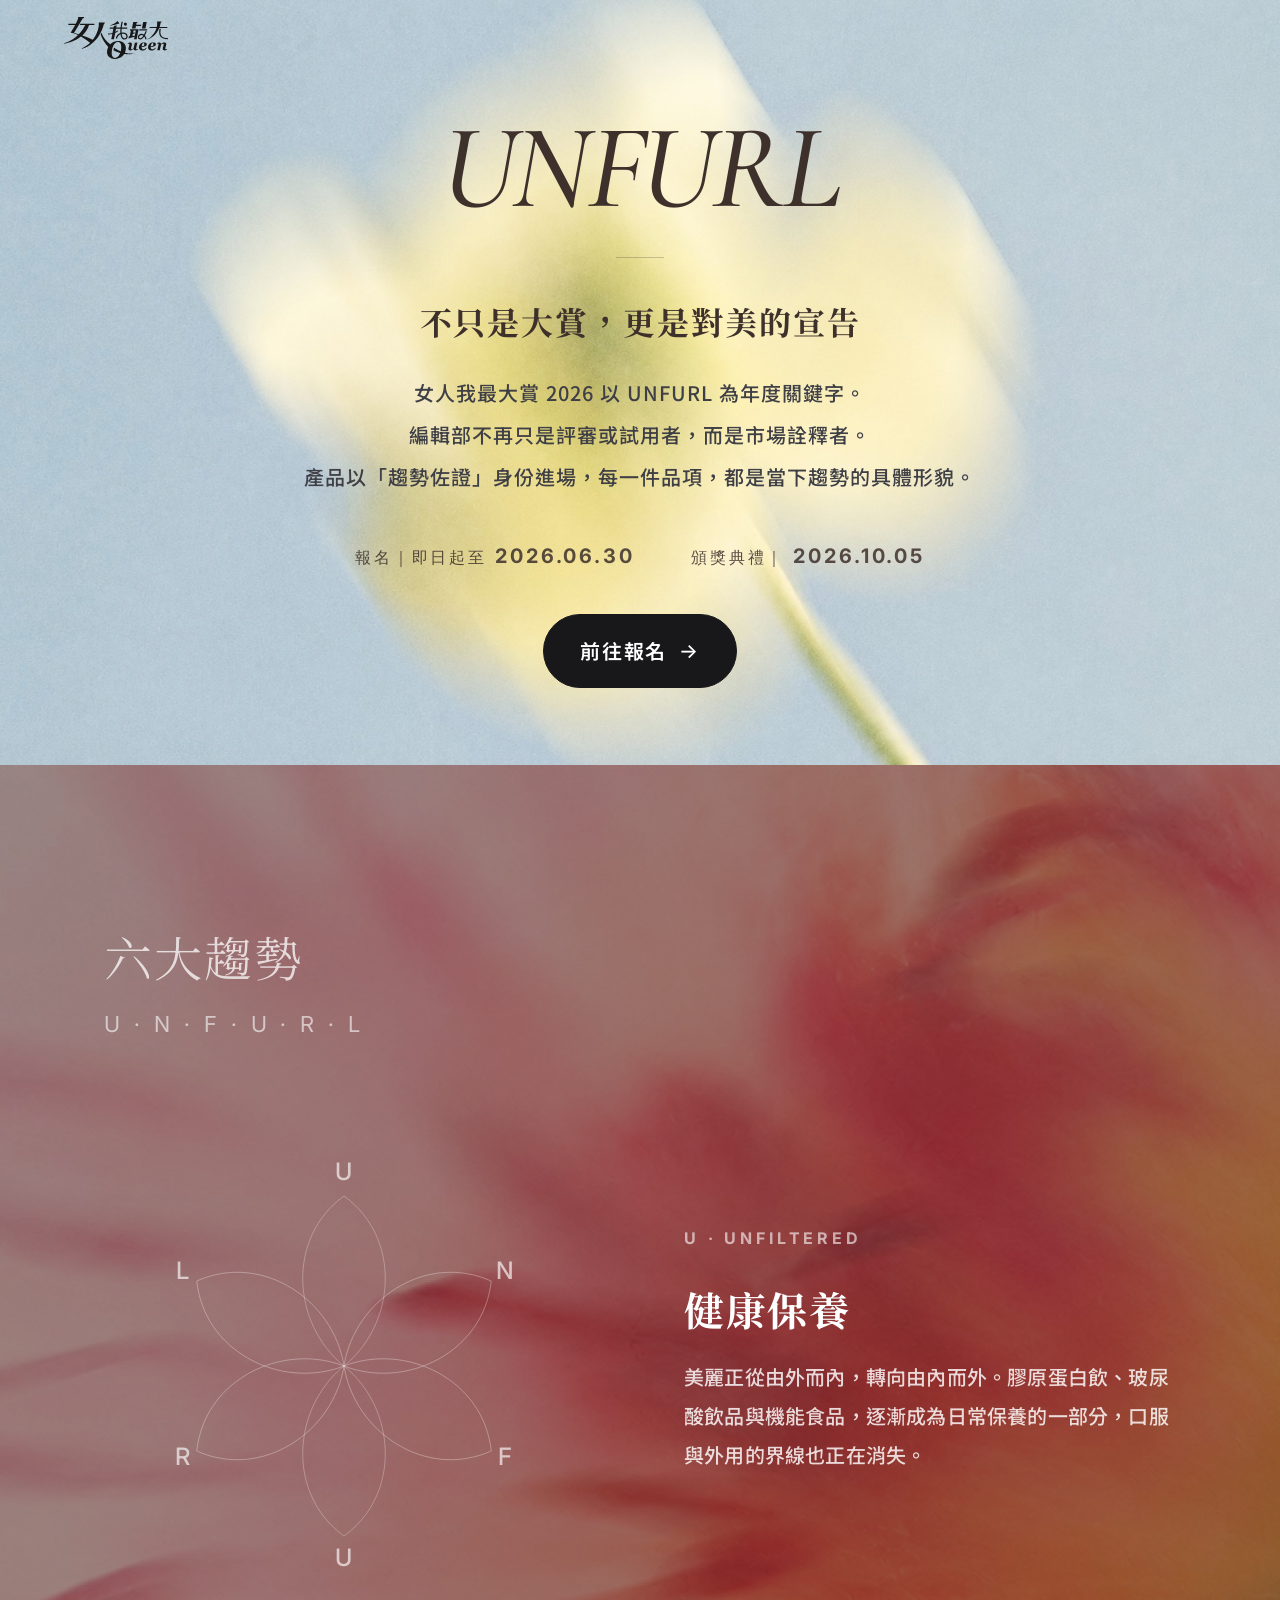
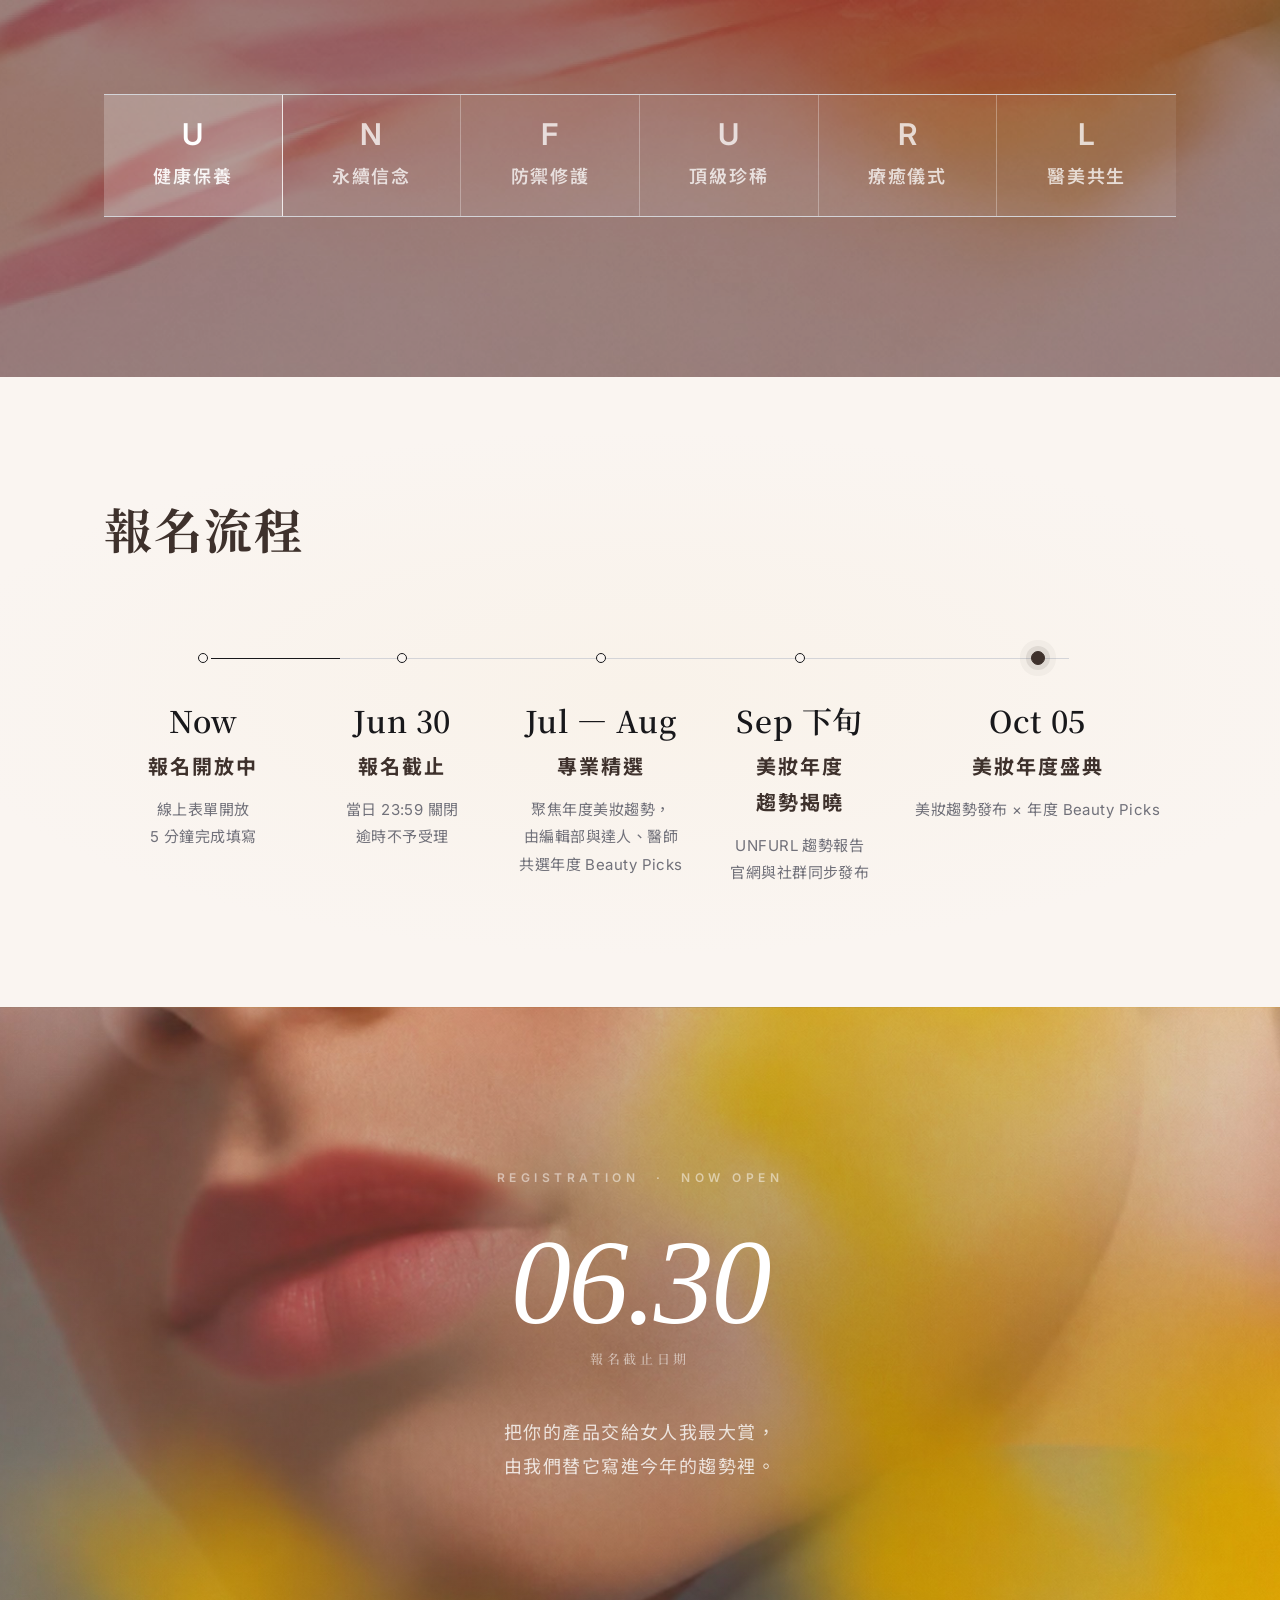
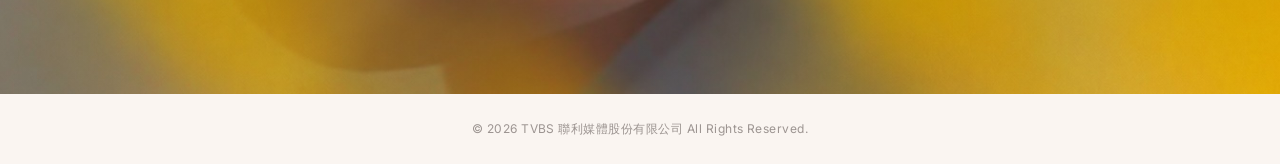
==== index.html @ 03d04dc3 "Add files via upload jush updated (fixed OG 沒顯示問題）" ====
<!doctype html>
<html lang="zh-TW">
  <head>
    <meta charset="UTF-8" />
    <meta name="viewport" content="width=device-width, initial-scale=1.0" />
    <title>女人我最大賞線上報名</title>
    <meta
      name="description"
      content="2026女人我最大全新企劃UNFURL六大年度關鍵字，邀請品牌共襄盛舉，共同詮釋當代美的趨勢。報名時間即日起至2026年6月30日23:59截止。"
    />
    <link
      rel="image_src"
      href="https://woman.tvbs-testing.com.tw/beautyawards/images/OG.png"
    />
    <link
      rel="canonical"
      href="https://woman.tvbs-testing.com.tw/beautyawards/registration"
    />
    <meta name="robots" content="noindex,nofollow" />
    <meta property="og:title" content="女人我最大賞線上報名" />
    <meta
      property="og:description"
      content="2026女人我最大全新企劃UNFURL六大年度關鍵字，邀請品牌共襄盛舉，共同詮釋當代美的趨勢。報名時間即日起至2026年6月30日23:59截止。"
    />
    <meta
      property="og:image"
      content="https://woman.tvbs-testing.com.tw/beautyawards/images/OG.png"
    />
    <meta
      property="og:url"
      content="https://woman.tvbs-testing.com.tw/beautyawards/registration"
    />
    <meta property="og:site_name" content="女人我最大賞" />
    <link rel="preconnect" href="https://fonts.googleapis.com" />
    <link rel="preconnect" href="https://fonts.gstatic.com" crossorigin="" />
    <link
      href="https://fonts.googleapis.com/css2?family=Cormorant+Garamond:ital,wght@1,500;1,600;1,700&family=Inter:wght@300;400;500;600;700&family=Noto+Sans+TC:wght@300;400;500;600;700&family=Noto+Serif+TC:wght@400;500;600;700&display=swap"
      rel="stylesheet"
    />
    <link rel="stylesheet" href="css/index.css" />
    <style>
      .hero-title em {
        font-family: "Cormorant Garamond", serif;
        font-weight: 500;
      }
    </style>
  </head>
  <body>
    <!-- NAV -->
    <nav>
      <div class="nav-logo">
        <svg
          width="104"
          height="42"
          style="display: block"
          viewBox="0 0 104 42"
          fill="none"
          xmlns="http://www.w3.org/2000/svg"
        >
          <path
            d="M61.3702 8.6302C61.6685 8.63051 61.9602 8.54199 62.2084 8.37585C62.4566 8.2097 62.6501 7.97339 62.7644 7.69683C62.8787 7.42027 62.9087 7.1159 62.8506 6.82223C62.7924 6.52856 62.6488 6.25879 62.4379 6.04708C62.2269 5.83536 61.9581 5.69122 61.6655 5.63288C61.3729 5.57455 61.0696 5.60465 60.7941 5.71937C60.5185 5.83409 60.283 6.02828 60.1175 6.27736C59.9519 6.52644 59.8637 6.81921 59.8641 7.11862C59.8641 7.51951 60.0227 7.90399 60.3052 8.18747C60.5876 8.47095 60.9707 8.6302 61.3702 8.6302Z"
            fill="currentColor"
          />
          <path
            d="M75.1372 13.3948H82.9644L83.1871 12.2438H75.36L75.1372 13.3948Z"
            fill="currentColor"
          />
          <path
            d="M55.3786 6.62263L53.5948 3.94587C50.4099 7.1879 46.2791 8.15783 46.2791 8.15783C46.3094 8.32274 46.3529 8.48492 46.4093 8.6428C51.1034 8.21452 55.3786 6.62263 55.3786 6.62263Z"
            fill="currentColor"
          />
          <path
            d="M44.2583 17.4226C44.3446 17.4226 44.4701 17.4226 44.6302 17.4226C45.873 17.4159 47.1113 17.2696 48.3217 16.9864L47.2878 22.3226H49.991C49.991 22.3226 50.5605 19.3766 51.2085 16.0338C52.127 15.6351 53.0045 15.1473 53.8285 14.5773L54.2129 14.3112L53.6826 13.5397L53.2983 13.8058C52.7033 14.2198 52.0782 14.5882 51.4281 14.908C51.6384 13.8231 51.8502 12.7272 52.0479 11.7022H56.4407C56.3513 12.7257 56.3043 13.6909 56.3011 14.5836C56.3011 15.0844 56.3105 15.5646 56.3372 16.0196C55.1677 16.4198 54.1284 17.1313 53.3304 18.078C52.5324 19.0248 52.0056 20.1714 51.8062 21.3952L51.7717 21.5873H53.0441C53.1946 20.6378 53.588 19.7437 54.1858 18.9925C54.7836 18.2413 55.5655 17.6586 56.4549 17.3013C56.6761 19.0255 57.1389 20.3277 57.8386 21.1921C58.1466 21.5917 58.5433 21.9136 58.997 22.1323C59.4508 22.3509 59.9491 22.4603 60.4524 22.4518H60.4634C62.3005 22.4518 63.6106 21.1921 63.6498 19.4176C63.6921 17.5942 62.3398 15.6811 59.6789 15.5536C58.9726 15.5169 58.2645 15.5629 57.5688 15.6906C57.5227 14.3603 57.5641 13.0285 57.6927 11.7038H63.1038L63.3266 10.5527H57.812C58.0065 8.88056 58.3061 7.05563 58.7156 5.10632L58.8066 4.67174H57.5343L57.4982 4.84809C57.0746 6.86039 56.7592 8.78451 56.5568 10.5527H52.2706C52.4432 9.66469 52.597 8.86324 52.7209 8.21924C51.8075 8.56401 50.8554 8.79509 49.8859 8.90733L49.5721 10.5527H45.8162L45.5935 11.7038H49.3447L48.5163 15.9819C47.1401 16.3488 45.7197 16.5216 44.296 16.4952H44.0685L43.8928 17.4399H44.2583V17.4226ZM59.6162 16.7928C61.0282 16.862 62.4402 17.7721 62.4025 19.3813C62.3727 20.715 61.3357 21.1921 60.4571 21.1937C60.1395 21.201 59.8246 21.1328 59.5383 20.9946C59.252 20.8564 59.0023 20.6521 58.8098 20.3985C58.2261 19.6789 57.8465 18.4964 57.6692 16.9345C58.3109 16.8066 58.9659 16.759 59.6193 16.7928H59.6162Z"
            fill="currentColor"
          />
          <path
            d="M71.9555 9.04431H76.9728L77.2395 7.66657H72.2222L72.5375 6.03531L73.3643 5.8133L73.5338 4.93627H69.2068L67.9391 11.4849H71.4832L71.9555 9.04431Z"
            fill="currentColor"
          />
          <path
            d="M82.7149 4.93627H79.1708L77.9031 11.4849H81.4472L82.7149 4.93627Z"
            fill="currentColor"
          />
          <path
            d="M70.054 22.3211H72.663L74.5865 12.2438H66.1035L65.8807 13.3948H66.8974L65.7725 19.205L64.9331 19.2995L64.497 21.6188L70.5513 19.712L70.054 22.3211ZM68.438 18.909L68.8412 16.829H70.4493L70.716 15.4512H69.1079L69.5064 13.4043H71.7594L70.7553 18.6602L68.438 18.909Z"
            fill="currentColor"
          />
          <path
            d="M80.2298 19.5561C80.7878 20.3437 81.1532 21.2521 81.2966 22.2077L81.306 22.3211H82.5612L82.5392 22.0896C82.3646 20.7382 81.8064 19.4658 80.9311 18.424C81.6148 17.1885 82.1877 15.8943 82.6427 14.5569L82.7792 14.1365H81.4692L81.4582 14.1695C81.0666 15.3375 80.5759 16.4696 79.9913 17.5533C79.2224 16.99 78.2844 16.7082 77.3336 16.755C75.2799 16.8463 73.8601 18.6933 73.8695 20.2962C73.8695 21.5369 74.7371 22.3667 76.066 22.4092C77.5187 22.4549 78.9119 21.4976 80.2298 19.5561ZM75.1105 20.293C75.1105 18.9594 76.4519 18.0493 77.3854 18.0083C77.4325 18.0083 77.478 18.0083 77.525 18.0083C78.1867 18.0078 78.8296 18.2295 79.3512 18.6382C78.4271 20.0553 77.296 21.2063 76.1005 21.1669C75.4384 21.1386 75.1136 20.8536 75.1105 20.293Z"
            fill="currentColor"
          />
          <path
            d="M52.928 22.203H52.8072L52.9249 22.225L52.928 22.203Z"
            fill="currentColor"
          />
          <path
            d="M95.1844 11.1196H103.195L103.418 9.96858H95.6112C96.1081 8.52298 96.4838 7.03825 96.7345 5.52988L97.3981 5.35038L97.5676 4.47492H93.0633C93.2798 6.30779 93.1934 8.16396 92.8076 9.96858H85.7585L85.5358 11.1196H92.5205C91.3626 15.1631 88.8869 18.2949 86.7768 20.0143C84.403 21.9479 83.2389 22.1699 83.2389 22.1699L83.5527 22.3274C90.1154 20.5308 93.4806 15.4119 95.1844 11.1196Z"
            fill="currentColor"
          />
          <path
            d="M40.7377 6.48564L40.9072 5.61018H34.7336C34.8973 6.87937 34.8751 8.16577 34.6677 9.42851C33.9281 14.34 31.8881 18.9622 28.7609 22.8123C26.18 21.263 22.0146 19.6852 18.2603 18.4319C21.3954 15.592 23.7463 11.9873 25.0849 7.96731H30.2717L30.4945 6.8163H16.4137L15.6873 7.96731H21.2835C19.5634 11.3834 17.354 14.5281 14.7256 17.3013C11.9628 16.4526 9.97342 15.922 9.97342 15.922L18.8329 1.1762L19.9437 0.877034L20.1131 0H18.3874C17.3409 0 15.7328 0 14.222 0C14.1843 1.66432 13.1943 4.1663 11.842 6.81473H4.47917L4.25169 7.96573H11.2332C9.7475 10.7291 7.97466 13.5428 6.56736 15.6496C8.96306 15.9488 11.5345 16.8494 14.0243 18.0115C10.6214 21.4173 5.99158 24.7018 0 26.2087C0.02824 26.2323 0.447133 26.596 0.524009 26.6653C4.72235 25.9174 11.4262 24.0137 16.9816 19.5294C20.178 21.337 23.2354 23.3817 26.1283 25.6465C21.8358 29.7121 17.6076 31.3355 17.6076 31.3355L18.2352 31.7874C34.4057 26.67 38.9806 10.9842 39.9423 6.70136L40.7377 6.48564Z"
            fill="currentColor"
          />
          <path
            d="M103.418 20.9937C100.672 20.9937 98.7113 20.3103 97.5958 18.9609C97.1345 18.4051 95.9124 16.9297 96.711 12.5934C96.7267 12.5036 96.7423 12.4218 96.7549 12.3509L96.8584 11.7541H95.5939L95.528 12.1352L95.4857 12.3666C95.2393 13.7098 94.582 17.2793 96.6388 19.7671C98.0053 21.4141 100.285 22.2502 103.418 22.2502H103.76L104 21L103.418 20.9937Z"
            fill="currentColor"
          />
          <path
            d="M70.0257 36.2733L69.8108 36.3174L69.6539 36.3457L69.3401 36.3914L68.9918 36.4434L68.8961 36.4575C68.824 36.467 68.7502 36.4764 68.6781 36.4827H68.6279L67.9454 36.5441H67.8826C67.8183 36.5441 67.754 36.5536 67.6912 36.5551H67.5955L67.2472 36.5662L66.9915 36.5756H66.5475L65.8682 36.563H65.8321L65.1559 36.5189C64.999 36.5079 64.8421 36.4937 64.6852 36.478H64.6335C64.4891 36.4638 64.3448 36.4465 64.2005 36.4292L64.064 36.4119C63.0791 36.2838 62.1029 36.095 61.1411 35.8466L61.0391 35.8183L60.8211 35.76C60.9105 35.5679 60.9968 35.3758 61.0768 35.1774C61.6103 33.8499 61.8831 32.4315 61.8801 31.0001C61.8801 28.8597 61.1532 27.156 59.6993 25.889C58.2455 24.622 56.3931 23.9906 54.1423 23.9948C51.2233 23.9884 48.4165 25.123 46.3167 27.1581C46.2775 27.1959 46.2414 27.2369 46.2022 27.2746C42.4368 24.4026 39.6834 21.1134 37.3521 15.7063L36.632 17.1234C37.076 19.1152 39.536 25.034 44.2458 29.9435C44.1218 30.1813 44.0042 30.4159 43.8959 30.671C43.3096 32.0278 43.0114 33.4923 43.0205 34.9711C43.0205 37.0643 43.7395 38.7585 45.1777 40.0538C46.6158 41.3492 48.4535 41.9979 50.6908 42C52.4008 42 53.931 41.7035 55.2813 41.1104C56.5993 40.5387 57.7956 39.7181 58.805 38.6934C59.323 38.1639 59.7827 37.5801 60.1763 36.9519C60.3473 36.9803 60.5183 37.0039 60.6893 37.0291L60.8132 37.048L60.9623 37.07C61.389 37.133 61.8205 37.1755 62.2519 37.2165C63.2123 37.2996 64.1769 37.3238 65.1402 37.2889C65.3756 37.281 65.6109 37.2684 65.8478 37.2511H65.8682C66.1929 37.2275 66.5177 37.1944 66.8393 37.1551L66.9335 37.144L67.0276 37.1299C67.2645 37.0984 67.4983 37.0637 67.7367 37.0228L67.9344 36.9882L67.9972 36.9756C68.2262 36.933 68.4537 36.8858 68.6812 36.8338H68.6985L68.733 36.826C68.8051 36.8102 68.8773 36.7929 68.9495 36.774C69.2068 36.7131 69.4615 36.6459 69.7135 36.5725H69.7355L69.8359 36.541C70.1434 36.4497 70.4488 36.3494 70.7521 36.2402L70.7223 36.141L70.0257 36.2733ZM55.6124 37.3094C55.1459 38.287 54.4855 39.1587 53.6716 39.8712C52.9479 40.5207 52.0115 40.8805 51.0406 40.8821C49.9225 40.8821 49.0858 40.4512 48.5304 39.5893C47.975 38.7275 47.6952 37.5865 47.6911 36.1662C47.6931 34.8404 47.8334 33.5184 48.1099 32.2219C48.36 30.9881 48.7671 29.7916 49.3211 28.6618C49.7918 27.6852 50.454 26.8138 51.2681 26.1C51.991 25.4602 52.9227 25.1089 53.8866 25.1128C54.9974 25.1128 55.8341 25.5327 56.3968 26.3724C56.9595 27.2122 57.2393 28.3669 57.2362 29.8365C57.2333 31.1319 57.1009 32.4237 56.8408 33.6926C56.7984 33.902 56.7498 34.1083 56.7012 34.313L56.6776 34.3035C56.4318 34.1985 56.1861 34.0883 55.9403 33.9729L55.512 33.7697L55.0836 33.5745C54.9597 33.5147 54.8358 33.4517 54.7118 33.3887L54.613 33.3383L54.3541 33.2029C54.1094 33.0754 53.8678 32.9462 53.6262 32.8124L53.2967 32.6298L52.9358 32.4172L52.6566 32.2597C52.5577 32.203 52.4605 32.1448 52.3632 32.085L52.2063 31.9936C51.8157 31.7559 51.4297 31.5087 51.0516 31.2567C50.8618 31.1308 50.6766 31.0032 50.4915 30.8741L50.4695 30.8584C50.4052 30.8143 50.344 30.7686 50.2813 30.723L50.2201 30.6852L50.1668 30.6474C49.8234 31.4782 49.5403 32.3328 49.3196 33.2045C49.4764 33.2863 49.6333 33.3619 49.7824 33.447C50.2185 33.6737 50.6594 33.8847 51.1002 34.091L51.2681 34.1665L51.6117 34.324L51.7686 34.3933L51.9129 34.4578L52.3287 34.6357L52.4385 34.6814L52.6942 34.7869L53.1131 34.9585L53.5085 35.116L53.7925 35.2262L53.8991 35.264C54.0388 35.3175 54.18 35.3679 54.3212 35.4215L54.4781 35.4766L54.7542 35.5742C54.8907 35.6214 55.0272 35.6702 55.1652 35.7159L55.2468 35.7411L55.8587 35.9348L56.1662 36.0324C56.003 36.4671 55.8181 36.8933 55.6124 37.3094Z"
            fill="currentColor"
          />
          <path
            d="M72.969 32.2959C72.6411 32.2959 72.4136 32.2424 72.2834 32.1385C72.1532 32.0346 72.0873 31.8236 72.0873 31.5307C72.0959 31.3469 72.1201 31.1641 72.1594 30.9843C72.2081 30.7387 72.2504 30.5403 72.2865 30.3923L73.3737 25.6686L73.2812 25.5599L70.8353 25.6686L69.5692 31.2205C69.2803 31.508 68.951 31.7515 68.5918 31.9432C68.3492 32.0857 68.078 32.1723 67.7979 32.1967C67.6909 32.2082 67.5828 32.195 67.4816 32.1581C67.3805 32.1213 67.2891 32.0618 67.2143 31.9842C67.0947 31.8174 67.0354 31.6146 67.0464 31.4095C67.0523 31.2585 67.0675 31.1082 67.0919 30.9591C67.1208 30.7631 67.1617 30.5691 67.2143 30.3781L67.7744 28.3312C67.838 28.107 67.879 27.877 67.8968 27.6447C67.9172 27.3975 67.9281 27.229 67.9281 27.1361C67.9323 26.9219 67.8901 26.7093 67.8046 26.5131C67.719 26.3168 67.592 26.1415 67.4324 25.9992C67.1029 25.6938 66.6322 25.541 66.0204 25.541C65.6555 25.5454 65.2935 25.6064 64.9473 25.7221C64.5686 25.8418 64.1722 25.9867 63.758 26.1567L63.5902 26.8495C63.7125 26.8023 63.86 26.755 64.031 26.7031C64.1942 26.6525 64.3639 26.6265 64.5346 26.6259C64.8672 26.6259 65.09 26.6842 65.2061 26.7991C65.338 26.9683 65.3999 27.1821 65.3787 27.3959C65.3699 27.5818 65.3458 27.7667 65.3065 27.9486C65.2579 28.1973 65.2155 28.3942 65.1794 28.5374L64.6005 30.6852C64.5379 30.9132 64.4902 31.1452 64.4578 31.3795C64.4404 31.5406 64.4315 31.7025 64.4311 31.8645C64.4282 32.0767 64.4684 32.2872 64.5494 32.4832C64.6303 32.6792 64.7502 32.8566 64.9018 33.0045C65.2155 33.3194 65.6501 33.4769 66.2165 33.4769C66.7985 33.489 67.3756 33.3667 67.903 33.1194C68.4645 32.8277 68.9812 32.4565 69.4374 32.0172H69.4908C69.5747 32.4121 69.8016 32.7617 70.1277 32.9982C70.5246 33.2695 70.999 33.4028 71.4785 33.3777C71.8352 33.3843 72.1905 33.3311 72.5297 33.2202C72.8309 33.1152 73.2352 32.9625 73.7424 32.762L73.9103 32.0692C73.7741 32.1279 73.6335 32.1758 73.4898 32.2125C73.3207 32.2633 73.1455 32.2913 72.969 32.2959Z"
            fill="currentColor"
          />
          <path
            d="M80.5075 29.5326C81.1368 29.3815 81.7176 29.0727 82.1956 28.6351C82.395 28.4521 82.5538 28.2292 82.6619 27.9808C82.77 27.7323 82.825 27.4639 82.8232 27.1928C82.8356 26.9284 82.7753 26.6658 82.6489 26.4336C82.5224 26.2014 82.3346 26.0086 82.1062 25.8764C81.6271 25.5836 80.9306 25.4371 80.0164 25.4371C79.2856 25.4277 78.5604 25.5664 77.8843 25.8449C77.2837 26.0851 76.7385 26.4463 76.2825 26.9062C75.8479 27.3468 75.5059 27.8704 75.2768 28.4461C75.0533 29.0081 74.9388 29.6077 74.9395 30.2128C74.9339 30.6589 75.0094 31.1023 75.1623 31.5213C75.3071 31.9119 75.5346 32.2665 75.8291 32.5605C76.1561 32.8741 76.5476 33.1121 76.9759 33.258C77.4957 33.434 78.0418 33.5187 78.5903 33.5084C79.3835 33.508 80.1636 33.3053 80.8573 32.9195C81.5604 32.5394 82.1658 32.0003 82.6255 31.3449L82.0654 30.8725C81.7441 31.3233 81.3326 31.7019 80.8573 31.9842C80.3828 32.2301 79.8537 32.351 79.3198 32.3353C79.02 32.3468 78.7228 32.2761 78.4601 32.1306C78.2391 31.9987 78.0588 31.808 77.9392 31.5795C77.8266 31.3516 77.7488 31.108 77.7086 30.8568C77.661 30.6051 77.6301 30.3505 77.616 30.0947C78.1887 30.0333 78.6735 29.9656 79.0704 29.8947C79.5557 29.8005 80.0354 29.6796 80.5075 29.5326ZM77.6396 29.4633C77.7368 28.4776 77.9607 27.663 78.311 27.0196C78.6614 26.3761 79.0332 26.0538 79.4265 26.0528C79.5575 26.049 79.6871 26.0794 79.8029 26.1409C79.9187 26.2025 80.0166 26.2931 80.087 26.4039C80.2626 26.7082 80.345 27.0575 80.3239 27.4085C80.3413 27.7791 80.2537 28.147 80.0713 28.4697C79.8662 28.7659 79.5778 28.9939 79.243 29.1248C79.0156 29.2171 78.7789 29.2841 78.537 29.3247C78.241 29.3814 77.9418 29.4276 77.6396 29.4633Z"
            fill="currentColor"
          />
          <path
            d="M89.5741 29.5326C90.2029 29.3815 90.7832 29.0727 91.2606 28.6351C91.46 28.4521 91.6189 28.2292 91.727 27.9808C91.8351 27.7323 91.89 27.4639 91.8882 27.1928C91.9007 26.9284 91.8404 26.6658 91.7139 26.4336C91.5874 26.2014 91.3997 26.0086 91.1712 25.8764C90.7006 25.5836 89.9961 25.4371 89.0815 25.4371C88.3507 25.428 87.6256 25.5667 86.9493 25.8449C86.3487 26.0851 85.8036 26.4463 85.3475 26.9062C84.9129 27.3464 84.5714 27.8702 84.3434 28.4461C84.1193 29.0079 84.0048 29.6077 84.0061 30.2128C84.0008 30.6588 84.0757 31.102 84.2273 31.5213C84.3733 31.9117 84.6013 32.2661 84.8957 32.5605C85.2224 32.8737 85.6132 33.1118 86.041 33.258C86.5613 33.434 87.1079 33.5187 87.6569 33.5084C88.4496 33.5079 89.2291 33.3053 89.9224 32.9195C90.6258 32.5398 91.2312 32.0007 91.6905 31.3449L91.1304 30.8725C90.8095 31.3237 90.398 31.7024 89.9224 31.9842C89.4479 32.2303 88.9188 32.3512 88.3849 32.3353C88.0856 32.3469 87.7888 32.2761 87.5267 32.1306C87.3049 31.9992 87.124 31.8084 87.0043 31.5795C86.893 31.351 86.8153 31.1076 86.7736 30.8568C86.7265 30.6051 86.6961 30.3505 86.6826 30.0947C87.2553 30.0333 87.7401 29.9656 88.1354 29.8947C88.6212 29.8006 89.1015 29.6797 89.5741 29.5326ZM86.7046 29.4633C86.7642 28.612 86.9925 27.7812 87.3761 27.0196C87.7254 26.375 88.0978 26.0528 88.4931 26.0528C88.6239 26.0488 88.7534 26.0791 88.869 26.1407C88.9845 26.2023 89.0821 26.293 89.1521 26.4039C89.3289 26.7077 89.4119 27.0573 89.3905 27.4085C89.4082 27.7793 89.3201 28.1475 89.1364 28.4697C88.932 28.7665 88.6434 28.9948 88.308 29.1248C88.0806 29.2171 87.8439 29.2841 87.602 29.3247C87.3055 29.3814 87.0074 29.4255 86.7046 29.4633Z"
            fill="currentColor"
          />
          <path
            d="M102.207 32.2959C101.879 32.2959 101.65 32.2424 101.52 32.1385C101.389 32.0346 101.323 31.8236 101.323 31.5307C101.33 31.3551 101.35 31.1803 101.385 31.0079C101.425 30.7765 101.473 30.5718 101.523 30.3923L102.106 28.2288C102.169 28.0058 102.211 27.7777 102.233 27.547C102.251 27.3345 102.26 27.1692 102.26 27.0511C102.263 26.838 102.223 26.6265 102.14 26.4302C102.057 26.234 101.935 26.0571 101.78 25.9111C101.466 25.5962 101.018 25.4387 100.451 25.4387C99.861 25.436 99.2777 25.5662 98.7442 25.8197C98.1774 26.0962 97.6545 26.4554 97.1926 26.8857H97.1377C97.0625 26.4914 96.8522 26.136 96.5431 25.8812C96.245 25.6439 95.7937 25.5248 95.1891 25.5237C94.8238 25.5281 94.4613 25.5892 94.1145 25.7048C93.7358 25.8245 93.3394 25.9693 92.9252 26.1394L92.7574 26.8322C92.8797 26.7865 93.0272 26.7377 93.1982 26.6858C93.361 26.6361 93.5301 26.6102 93.7003 26.6086C94.014 26.6086 94.2368 26.6637 94.3576 26.7739C94.4784 26.8842 94.538 27.0888 94.538 27.3786C94.5328 27.5732 94.5081 27.7668 94.4643 27.9564C94.4157 28.1863 94.3765 28.3737 94.3451 28.5186L93.2469 33.2517H95.7822L97.0624 27.6935C97.3768 27.381 97.7418 27.1244 98.1418 26.9345C98.3747 26.8217 98.6262 26.7523 98.8839 26.7298C98.9928 26.7183 99.103 26.731 99.2065 26.7669C99.3101 26.8028 99.4045 26.8611 99.4832 26.9377C99.6091 27.1028 99.6715 27.308 99.6589 27.5156C99.6559 27.6613 99.6417 27.8066 99.6165 27.9501C99.5883 28.1281 99.5459 28.3265 99.4895 28.5469L98.9341 30.5938C98.8708 30.8295 98.8282 31.0703 98.807 31.3134C98.7929 31.5055 98.7866 31.663 98.7866 31.7858C98.783 32.0011 98.8267 32.2146 98.9146 32.411C99.0024 32.6075 99.1323 32.7822 99.2949 32.9226C99.6327 33.227 100.107 33.3792 100.716 33.3792C101.073 33.386 101.428 33.3328 101.767 33.2218C102.071 33.1168 102.476 32.9641 102.982 32.7636L103.151 32.0708C103.015 32.1297 102.873 32.1776 102.729 32.2141C102.559 32.2645 102.384 32.292 102.207 32.2959Z"
            fill="currentColor"
          />
        </svg>
      </div>
    </nav>

    <!-- HERO -->
    <header class="hero">
      <div class="hero-motif">
        <svg viewBox="0 0 200 200" xmlns="http://www.w3.org/2000/svg">
          <g
            transform="translate(100 100)"
            fill="none"
            stroke="#0F0F0F"
            stroke-width="0.25"
          >
            <ellipse rx="92" ry="30"></ellipse>
            <ellipse rx="92" ry="30" transform="rotate(30)"></ellipse>
            <ellipse rx="92" ry="30" transform="rotate(60)"></ellipse>
            <ellipse rx="92" ry="30" transform="rotate(90)"></ellipse>
            <ellipse rx="92" ry="30" transform="rotate(120)"></ellipse>
            <ellipse rx="92" ry="30" transform="rotate(150)"></ellipse>
            <circle r="3" fill="#0F0F0F" stroke="none"></circle>
          </g>
        </svg>
      </div>

      <div class="hero-content">
        <h1 class="hero-title"><em>UNFURL</em></h1>
        <div class="hero-divider"></div>
        <p class="hero-manifesto-title" style="font-size: 32px">
          不只是大賞，更是對美的宣告
        </p>
        <p class="hero-manifesto-body" style="font-size: 20px">
          女人我最大賞 2026 以 UNFURL 為年度關鍵字。<br />編輯部不再只是評審或試用者，而是市場詮釋者。<br />產品以「趨勢佐證」身份進場，每一件品項，都是當下趨勢的具體形貌。
        </p>
        <div class="hero-dates">
          <span>報名｜即日起至 <strong>2026.06.30</strong></span>
          <span style="margin-left: 2.5em"
            >頒獎典禮｜<strong>2026.10.05</strong></span
          >
        </div>
        <a
          href="/beautyawards/registration/form"
          class="btn btn-primary btn-lg hero-cta-wrap"
          style="margin-top: 40px"
          >前往報名 <span class="arrow">→</span></a
        >
      </div>
    </header>

    <!-- BLOOM DIAGRAM -->
    <section class="bloom-section" id="unfurl">
      <div class="container">
        <div class="sec-num">— 02 ／ Six Petals</div>
        <h2 class="sec-title zh-primary"><em>六大趨勢</em></h2>
        <div
          class="sec-title-tc"
          style="
            font-family: &quot;Inter&quot;, sans-serif;
            font-size: 22px;
            letter-spacing: 0.18em;
            font-weight: 400;
            color: rgba(255, 255, 255, 0.6);
          "
        >
          U · N · F · U · R · L
        </div>

        <div class="bloom-wrap">
          <div class="bloom-svg">
            <svg viewBox="0 0 480 480" xmlns="http://www.w3.org/2000/svg">
              <g transform="translate(240 240)">
                <!-- 6 flower petals: teardrop bezier paths, each rotated 60° -->
                <path
                  class="petal-path"
                  data-petal="0"
                  d="M 0,0 C 52,-42 58,-128 0,-170 C -58,-128 -52,-42 0,0"
                />
                <path
                  class="petal-path"
                  data-petal="1"
                  d="M 0,0 C 52,-42 58,-128 0,-170 C -58,-128 -52,-42 0,0"
                  transform="rotate(60)"
                />
                <path
                  class="petal-path"
                  data-petal="2"
                  d="M 0,0 C 52,-42 58,-128 0,-170 C -58,-128 -52,-42 0,0"
                  transform="rotate(120)"
                />
                <path
                  class="petal-path"
                  data-petal="3"
                  d="M 0,0 C 52,-42 58,-128 0,-170 C -58,-128 -52,-42 0,0"
                  transform="rotate(180)"
                />
                <path
                  class="petal-path"
                  data-petal="4"
                  d="M 0,0 C 52,-42 58,-128 0,-170 C -58,-128 -52,-42 0,0"
                  transform="rotate(240)"
                />
                <path
                  class="petal-path"
                  data-petal="5"
                  d="M 0,0 C 52,-42 58,-128 0,-170 C -58,-128 -52,-42 0,0"
                  transform="rotate(300)"
                />

                <!-- Letter labels at petal tips -->
                <text
                  class="letter-label"
                  data-petal="0"
                  x="0"
                  y="-186"
                  text-anchor="middle"
                >
                  U
                </text>
                <text
                  class="letter-label"
                  data-petal="1"
                  x="161"
                  y="-87"
                  text-anchor="middle"
                >
                  N
                </text>
                <text
                  class="letter-label"
                  data-petal="2"
                  x="161"
                  y="99"
                  text-anchor="middle"
                >
                  F
                </text>
                <text
                  class="letter-label"
                  data-petal="3"
                  x="0"
                  y="200"
                  text-anchor="middle"
                >
                  U
                </text>
                <text
                  class="letter-label"
                  data-petal="4"
                  x="-161"
                  y="99"
                  text-anchor="middle"
                >
                  R
                </text>
                <text
                  class="letter-label"
                  data-petal="5"
                  x="-161"
                  y="-87"
                  text-anchor="middle"
                >
                  L
                </text>
              </g>
            </svg>
          </div>

          <div class="bloom-info" id="bloom-info">
            <div class="bloom-info-letter" id="bi-letter">U · UNFILTERED</div>
            <div class="bloom-info-title" id="bi-tc">健康保養</div>
            <div class="bloom-info-desc" id="bi-desc">
              美麗正從由外而內，轉向由內而外。膠原蛋白飲、玻尿酸飲品與機能食品，逐漸成為日常保養的一部分，口服與外用的界線也正在消失。
            </div>
          </div>
        </div>

        <div class="bloom-list" id="bloom-list">
          <div class="bloom-pill active" data-petal="0">
            <div class="pill-letter">U</div>
            <div class="pill-tc">健康保養</div>
          </div>
          <div class="bloom-pill" data-petal="1">
            <div class="pill-letter">N</div>
            <div class="pill-tc">永續信念</div>
          </div>
          <div class="bloom-pill" data-petal="2">
            <div class="pill-letter">F</div>
            <div class="pill-tc">防禦修護</div>
          </div>
          <div class="bloom-pill" data-petal="3">
            <div class="pill-letter">U</div>
            <div class="pill-tc">頂級珍稀</div>
          </div>
          <div class="bloom-pill" data-petal="4">
            <div class="pill-letter">R</div>
            <div class="pill-tc">療癒儀式</div>
          </div>
          <div class="bloom-pill" data-petal="5">
            <div class="pill-letter">L</div>
            <div class="pill-tc">醫美共生</div>
          </div>
        </div>
      </div>
    </section>

    <!-- HORIZONTAL TIMELINE -->
    <section class="timeline-section" id="timeline">
      <div class="container">
        <div class="sec-num">— 03 ／ Schedule</div>
        <h2 class="sec-title zh-primary">報名流程</h2>

        <div class="tl-wrap">
          <div class="tl-rail">
            <div class="tl-item now">
              <div class="now-flag">Now Open</div>
              <div class="tl-dot-wrap"><div class="tl-dot"></div></div>
              <div class="tl-date">Now</div>
              <div class="tl-title">報名開放中</div>
              <div class="tl-note">線上表單開放<br />5 分鐘完成填寫</div>
            </div>
            <div class="tl-item">
              <div class="tl-dot-wrap"><div class="tl-dot"></div></div>
              <div class="tl-date">Jun 30</div>
              <div class="tl-title">報名截止</div>
              <div class="tl-note">當日 23:59 關閉<br />逾時不予受理</div>
            </div>
            <div class="tl-item future">
              <div class="tl-dot-wrap"><div class="tl-dot"></div></div>
              <div class="tl-date">Jul — Aug</div>
              <div class="tl-title">專業精選</div>
              <div class="tl-note">
                聚焦年度美妝趨勢，<br />由編輯部與達人、醫師共選年度 Beauty
                Picks
              </div>
            </div>
            <div class="tl-item future">
              <div class="tl-dot-wrap"><div class="tl-dot"></div></div>
              <div class="tl-date">Sep 下旬</div>
              <div class="tl-title">美妝年度<br />趨勢揭曉</div>
              <div class="tl-note">UNFURL 趨勢報告<br />官網與社群同步發布</div>
            </div>
            <div class="tl-item future">
              <div class="tl-dot-wrap"><div class="tl-dot"></div></div>
              <div class="tl-date">Oct 05</div>
              <div class="tl-title">美妝年度盛典</div>
              <div class="tl-note" style="white-space: nowrap">
                美妝趨勢發布 × 年度 Beauty Picks
              </div>
            </div>
          </div>
        </div>
      </div>
    </section>

    <!-- CTA -->
    <section class="cta">
      <div class="cta-inner">
        <div class="cta-eyebrow">Registration　·　Now Open</div>
        <div class="cta-date">06.30</div>
        <div class="cta-date-label">報名截止日期</div>
        <p class="cta-tc">
          把你的產品交給女人我最大賞，<br />由我們替它寫進今年的趨勢裡。
        </p>
      </div>
    </section>

    <!-- FOOTER -->
    <footer
      style="
        text-align: center;
        padding: 24px 16px;
        font-family: &quot;Inter&quot;, sans-serif;
        font-size: 12px;
        color: rgba(42, 32, 28, 0.45);
        letter-spacing: 0.04em;
        background: #faf5f1;
      "
    >
      © 2026 TVBS 聯利媒體股份有限公司 All Rights Reserved.
    </footer>

    <!-- STICKY MINI CTA -->
    <a href="/beautyawards/registration/form" class="sticky-cta" id="stickyCta">
      前往報名 <span class="arrow">→</span>
    </a>

    <script>
      const PETALS = [
        {
          letter: "U · UNFILTERED",
          tc: "健康保養",
          desc: "美麗正從由外而內，轉向由內而外。膠原蛋白飲、玻尿酸飲品與機能食品，逐漸成為日常保養的一部分，口服與外用的界線也正在消失。",
        },
        {
          letter: "N · NOBLE",
          tc: "永續信念",
          desc: "永續不再只是公關語言，而是一種被選擇的生活方式。可補充包裝與透明機制，逐漸成為品牌核心，也讓正確消費轉化為一種身份表達。",
        },
        {
          letter: "F · FORTIFY",
          tc: "防禦修護",
          desc: "診間療程與居家保養之間，正形成穩定循環。術後護理成為日常延伸，療癒感與儀式感，也逐漸成為選品時的重要標準。",
        },
        {
          letter: "U · UNIQUE",
          tc: "頂級珍稀",
          desc: "從科研成分到稀有植物與海洋原料，珍稀與有感並存，讓「有感的奢華」成為願意投入的價值，也定義了新的奢華態度。",
        },
        {
          letter: "R · RITUAL",
          tc: "療癒儀式",
          desc: "睡眠、放鬆與夜間修復，成為新的美容核心。保養不只是步驟，而是一段留給自己的時間，香氣與質地共同堆疊出日常儀式感。",
        },
        {
          letter: "L · LONGEVITY",
          tc: "醫美共生",
          desc: "醫美逐漸日常化，與護膚保養並行存在。療程選擇與診所判斷，也成為新的美麗決策方式，映照出更真實的當代美感。",
        },
      ];

      function setPetal(i) {
        const p = PETALS[i];
        document.getElementById("bi-letter").textContent = p.letter;
        document.getElementById("bi-tc").textContent = p.tc;
        document.getElementById("bi-desc").textContent = p.desc;
        document
          .querySelectorAll(".bloom-pill")
          .forEach((el) =>
            el.classList.toggle("active", +el.dataset.petal === i),
          );
        document
          .querySelectorAll(".petal-path")
          .forEach((el) =>
            el.classList.toggle("active", +el.dataset.petal === i),
          );
        document
          .querySelectorAll(".letter-label")
          .forEach((el) =>
            el.classList.toggle("active", +el.dataset.petal === i),
          );
      }

      document
        .querySelectorAll(".petal-path, .bloom-pill, .letter-label")
        .forEach((el) => {
          el.addEventListener("click", () => setPetal(+el.dataset.petal));
          el.addEventListener("mouseenter", () => setPetal(+el.dataset.petal));
        });

      // Timeline progress: update active node based on current date
      function updateTimeline() {
        const items = document.querySelectorAll(".tl-rail .tl-item");
        if (!items.length) return;

        const now = new Date();
        let currentIndex;
        if (now < new Date("2026-06-30T00:00:00+08:00"))
          currentIndex = 0; // 報名開放中
        else if (now < new Date("2026-07-01T00:00:00+08:00"))
          currentIndex = 1; // 報名截止
        else if (now < new Date("2026-09-20T00:00:00+08:00"))
          currentIndex = 2; // 專業精選
        else if (now < new Date("2026-10-05T00:00:00+08:00"))
          currentIndex = 3; // 美妝年度趨勢揭曉
        else currentIndex = 4; // 美妝年度盛典

        items.forEach((item, i) => {
          item.classList.remove("now", "future");
          if (i === currentIndex) item.classList.add("now");
          else if (i > currentIndex) item.classList.add("future");

          // Hide "Now Open" badge if this node is not currently active
          const flag = item.querySelector(".now-flag");
          if (flag) flag.style.display = i === currentIndex ? "" : "none";
        });
      }
      updateTimeline();

      const sticky = document.getElementById("stickyCta");
      const hero = document.querySelector(".hero");
      function updateSticky() {
        const heroBottom = hero ? hero.getBoundingClientRect().bottom : 0;
        sticky.classList.toggle("show", heroBottom < 0);
      }
      window.addEventListener("scroll", updateSticky, { passive: true });
      updateSticky();
    </script>
  </body>
</html>
---- css/index.css ----
:root {
      /* 女人我最大 design system */
      --bg:        #FAF5F1;
      --bg-warm:   #F4ECE3;
      --paper:     #FFFFFF;
      --ink:       #18181B;
      --ink-soft:  #3F3F46;
      --muted:     #71717A;
      --line:      #D4D4D8;
      --line-soft: #E4E4E7;
      --brown:     #3E312C;
      --accent:    #E0688E;
      --accent-dark: #B35372;
      --accent-soft: #F3C3D2;
      --pink-bg:   #FFD5DA;
      --pink-bg-light: #FFEEF0;
    }
    * { box-sizing: border-box; margin: 0; padding: 0; }
    html, body { background: var(--bg); color: var(--ink); }
    body {
      font-family: "Inter", "Noto Sans TC", sans-serif;
      font-size: 20px; line-height: 1.8;
      font-weight: 400;
      -webkit-font-smoothing: antialiased;
      letter-spacing: 0.01em;
    }
    a { color: inherit; text-decoration: none; }
    .en {
      font-family: "Inter", sans-serif;
      font-weight: 400;
      letter-spacing: 0.04em;
    }

    /* ─── NAV ─── */
    nav {
      position: absolute; top: 0; left: 0; right: 0; z-index: 50;
      background: transparent;
      display: flex; align-items: center; justify-content: space-between;
      padding: 0 64px; height: 76px;
    }
    .sec-num { display: none; }
    .nav-logo {
      display: flex; align-items: center;
      color: var(--ink);
    }
    .nav-logo .tc {
      margin-left: 16px; padding-left: 16px;
      border-left: 1px solid var(--line);
      font-family: "Noto Sans TC", sans-serif;
      font-size: 18px; font-weight: 600; letter-spacing: 0.12em;
      color: var(--brown);
    }
    .nav-links { display: flex; gap: 36px; align-items: center; font-size: 18px; font-weight: 500; letter-spacing: 0.06em; }
    .nav-links a { color: var(--ink-soft); transition: color .2s; }
    .nav-links a:hover { color: var(--brown); }
    .nav-cta {
      font-family: "Noto Sans TC", "Inter", sans-serif;
      font-size: 16px; font-weight: 600; letter-spacing: 0.08em;
      padding: 11px 22px; border-radius: 999px;
      background: var(--ink); color: #fff !important;
      border: 1.5px solid var(--ink);
      transition: all .2s;
    }
    .nav-cta:hover { background: var(--brown); border-color: var(--brown); color: #fff !important; }
    .btn { display: inline-flex; align-items: center; justify-content: center; gap: 12px; font-family: "Noto Sans TC", "Inter", sans-serif; font-size: 18px; font-weight: 600; letter-spacing: 0.08em; padding: 14px 28px; border-radius: 999px; transition: all .2s; cursor: pointer; border: 1.5px solid transparent; }
    .btn-primary { background: var(--ink); color: #fff; border-color: var(--ink); }
    .btn-primary:hover { background: var(--brown); border-color: var(--brown); }
    .btn-secondary { background: transparent; color: var(--ink); border-color: var(--ink); }
    .btn-secondary:hover { background: var(--ink); color: #fff; }
    .btn-accent { background: var(--ink); color: #fff !important; border-color: var(--ink); }
    .btn-accent:hover { background: var(--brown); border-color: var(--brown); }
    .btn-pink { background: var(--pink-bg); color: var(--ink); border-color: var(--pink-bg); }
    .btn-pink:hover { background: var(--ink); color: #fff; border-color: var(--ink); }
    .btn-lg { font-size: 20px; padding: 18px 36px; }
    .btn .arrow { font-family: "Inter", sans-serif; font-size: 20px; font-weight: 500; }

    /* ─── HERO ─── */
    .hero {
      position: relative; overflow: hidden;
      min-height: 85vh;
      display: flex; align-items: center; justify-content: center;
      padding: 100px 48px 64px;
      background-color: #e8eef0;
      background-image: url("../images/hero-desktop.jpg");
      background-size: cover;
      background-position: center center;
    }
    @media (max-width: 1199px) {
      }
    
    @media (max-width: 768px) {
      .hero { background-image: url("../images/hero-tablet.jpg"); background-size: cover; background-position: center; }
    }

    @media (max-width: 480px) {
      .hero { background-image: url("../images/hero-mobile.jpg"); background-size: cover; background-position: center; }
    }
    @media (max-width: 767px) {
      .hero {
        background-position: center top;
        padding: 80px 28px 48px;
        min-height: 100svh;
        padding-top: 100px;
      }
    }
    /* Grain overlay on photo */
    .hero::after {
      content: '';
      position: absolute;
      inset: 0;
      background-image: url("data:image/svg+xml,%3Csvg xmlns='http://www.w3.org/2000/svg'%3E%3Cfilter id='n'%3E%3CfeTurbulence type='fractalNoise' baseFrequency='0.72' numOctaves='4' stitchTiles='stitch'/%3E%3CfeColorMatrix type='saturate' values='0'/%3E%3C/filter%3E%3Crect width='100%25' height='100%25' filter='url(%23n)'/%3E%3C/svg%3E");
      opacity: 0.055;
      z-index: 2;
      pointer-events: none;
    }
    .hero-motif { display: none; }
    .hero-motif svg { width: 100%; height: 100%; }

    .hero-content {
      position: relative; z-index: 3;
      text-align: center;
      max-width: 860px;
      width: 100%;
      display: flex;
      flex-direction: column;
      align-items: center;
    }
    .hero-divider {
      width: 48px;
      height: 1px;
      background: rgba(62,49,44,0.25);
      margin: 36px auto 36px;
    }
    .hero-manifesto-title {
      font-family: "Noto Serif TC", serif;
      font-size: 26px;
      font-weight: 700;
      color: var(--brown);
      line-height: 1.7;
      letter-spacing: 0.06em;
      margin-bottom: 24px;
    }
    .hero-manifesto-body {
      font-family: "Noto Sans TC", sans-serif;
      font-size: 18px;
      font-weight: 500;
      color: var(--ink-soft);
      line-height: 2.1;
      letter-spacing: 0.05em;
    }
    @keyframes glow-breathe {
      0%, 100% {
        text-shadow:
          0 0 60px rgba(255,255,255,0.30),
          0 0 140px rgba(255,210,180,0.18);
      }
      50% {
        text-shadow:
          0 0 90px rgba(255,255,255,0.50),
          0 0 200px rgba(255,200,160,0.28),
          0 0 320px rgba(255,180,140,0.12);
      }
    }
    .hero-title {
      font-family: "Bodoni Moda", "Didot", "Georgia", serif;
      font-style: italic;
      font-size: 120px; font-weight: 400;
      line-height: 0.88;
      letter-spacing: -0.03em;
      color: var(--brown);
      text-transform: uppercase;
    }
    .hero-title em {
      font-style: italic;
      font-weight: 400;
      color: var(--brown);
    }
    .hero-tc {
      font-family: "Noto Serif TC", serif;
      font-size: 44px; font-weight: 700;
      letter-spacing: 0.08em;
      color: var(--brown);
      margin-top: 0;
      margin-bottom: 24px;
      padding-left: 0;
      display: flex;
      align-items: center;
      justify-content: center;
      gap: 10px;
    }
    .hero-tc .year {
      font-family: "Noto Serif TC", serif;
      font-style: normal;
      font-size: 44px;
      font-weight: 700;
      letter-spacing: 0.04em;
      color: var(--brown);
    }
    .hero-sub {
      font-family: "Noto Sans TC", sans-serif;
      font-size: 20px; font-weight: 500;
      letter-spacing: 0.12em;
      color: var(--ink-soft);
      margin-top: 28px;
    }
    .hero-sub .accent { color: var(--ink); font-weight: 600; }
    .hero-cta {
      margin-top: 64px;
      display: inline-flex; align-items: center; gap: 14px;
      color: var(--ink);
      padding: 18px 0;
      font-size: 16px; letter-spacing: 0.18em; font-weight: 500;
      border-bottom: 1px solid var(--ink);
      transition: gap .2s, opacity .2s;
    }
    .hero-cta:hover { gap: 22px; }
    .hero-cta .arrow { font-family: "Inter", sans-serif; font-size: 20px; font-weight: 400; }

    /* Hero date strip — moved from nav */
    .hero-dates {
      display: flex;
      align-items: center;
      justify-content: center;
      gap: 16px;
      font-family: "Inter", sans-serif;
      font-size: 16px;
      letter-spacing: 0.18em;
      color: var(--brown);
      opacity: 0.85;
      font-weight: 400;
      margin-top: 40px;
    }
    .hero-dates span {
      display: inline-flex;
      align-items: baseline;
      gap: 8px;
    }
    .hero-dates strong {
      font-weight: 700;
      font-size: 20px;
      color: var(--brown);
      font-family: "Inter", sans-serif;
    }
    .hero-dates-sep {
      width: 20px;
      height: 1px;
      background: rgba(62,49,44,0.3);
      display: inline-block;
    }



    /* ─── COMMON ─── */
    .container { max-width: 1200px; margin: 0 auto; padding: 0 64px; }
    .container-wide { max-width: 1320px; margin: 0 auto; padding: 0 64px; }
    .sec { padding: 160px 0; position: relative; }
    /* Subtle warm bloom — manifesto section */
    #about::before {
      content: '';
      position: absolute;
      inset: 0;
      background:
        radial-gradient(ellipse 55% 70% at -5% 50%, rgba(242,224,178,0.22) 0%, transparent 65%),
        radial-gradient(ellipse 40% 50% at 105% 20%, rgba(238,216,196,0.18) 0%, transparent 60%);
      pointer-events: none;
      z-index: 0;
    }
    #about .container { position: relative; z-index: 1; }

    .sec-num {
      font-family: "Inter", sans-serif;
      font-size: 16px; letter-spacing: 0.22em;
      color: var(--muted);
      margin-bottom: 32px;
      font-weight: 600;
      text-transform: uppercase;
    }
    .sec-title {
      font-family: "Inter", sans-serif;
      font-size: 62px; font-weight: 300;
      line-height: 1.08;
      color: var(--ink);
      letter-spacing: -0.015em;
    }
    .sec-title em {
      font-style: normal;
      font-weight: 300;
      color: var(--brown);
    }
    .sec-title-tc {
      font-family: "Noto Sans TC", sans-serif;
      font-size: 32px; font-weight: 600;
      color: var(--brown);
      letter-spacing: 0.12em;
      margin-top: 20px;
      line-height: 1.3;
    }
    .sec-title.zh-primary {
      font-family: "Noto Serif TC", serif;
      font-size: 48px; font-weight: 700;
      letter-spacing: 0.04em;
      line-height: 1.35;
      color: var(--brown);
    }

    /* ─── MANIFESTO ─── */
    .manifesto-grid {
      display: block;
      margin-top: 64px;
      max-width: 760px;
    }
    .manifesto-quote {
      font-family: "Noto Sans TC", sans-serif;
      font-size: 30px; font-weight: 600;
      line-height: 1.55;
      color: var(--brown);
      letter-spacing: 0.04em;
    }
    .manifesto-quote-tc {
      font-family: "Noto Sans TC", sans-serif;
      font-size: 20px;
      color: var(--muted);
      margin-top: 32px;
      line-height: 1.9;
      letter-spacing: 0.04em;
      font-weight: 500;
    }
    .manifesto-body p {
      font-size: 22px;
      line-height: 2.0;
      color: var(--ink-soft);
      margin-bottom: 28px;
      font-weight: 500;
    }
    .manifesto-body p.lead {
      font-size: 26px;
      color: var(--ink);
      font-weight: 700;
      letter-spacing: 0.04em;
      line-height: 1.5;
    }

    /* ─── BLOOM DIAGRAM ─── */
    .bloom-section {
      padding: 160px 0;
      background-color: #e8b0b0;
      background-image: url("../images/bloom-desktop.jpg");
      background-size: cover;
      background-position: center center;
      position: relative;
    }
    @media (max-width: 1199px) {
      .bloom-section { background-image: url("../images/bloom-tablet.jpg"); }
    }
    @media (max-width: 767px) {
      .bloom-section { background-image: url("../images/bloom-mobile.jpg"); background-position: center top; }
    }
    /* Dark overlay for text readability */
    .bloom-section::before {
      content: '';
      position: absolute;
      inset: 0;
      background: rgba(20, 10, 8, 0.42);
      pointer-events: none;
      z-index: 0;
    }
    .bloom-section .container { position: relative; z-index: 1; }
    .bloom-wrap {
      display: grid; grid-template-columns: 480px 1fr;
      gap: 100px; align-items: center;
      margin-top: 88px;
    }
    .bloom-svg {
      width: 480px; height: 480px;
      position: relative;
    }
    .bloom-svg svg { width: 100%; height: 100%; display: block; }
    .bloom-svg .petal-path {
      fill: none;
      stroke: var(--line);
      stroke-width: 0.8;
      transition: fill .35s, stroke .35s, stroke-width .35s;
      cursor: pointer;
    }
    .bloom-svg .petal-path:hover,
    .bloom-svg .petal-path.active {
      fill: rgba(24,24,27,0.04);
      stroke: var(--ink);
      stroke-width: 1.2;
    }
    .bloom-svg .letter-label {
      font-family: "Inter", sans-serif;
      font-weight: 500;
      font-size: 24px;
      fill: var(--ink-soft);
      pointer-events: none;
      transition: fill .25s;
      letter-spacing: 0.04em;
    }
    .bloom-svg .letter-label.active { fill: var(--ink); }
    .bloom-svg .center-text {
      font-family: "Inter", sans-serif;
      font-weight: 500;
      font-size: 16px;
      fill: var(--muted);
      pointer-events: none;
      letter-spacing: 0.1em;
    }

    .bloom-info {
      min-height: 280px;
      padding-left: 0;
    }
    .bloom-info-letter {
      font-family: "Inter", sans-serif;
      font-size: 16px;
      letter-spacing: 0.24em;
      color: var(--brown);
      text-transform: uppercase;
      margin-bottom: 20px;
      font-weight: 700;
    }
    .bloom-info-title {
      font-family: "Noto Sans TC", sans-serif;
      font-size: 40px; font-weight: 700;
      color: var(--brown); margin-bottom: 14px;
      letter-spacing: 0.04em;
    }
    .bloom-info-en {
      font-family: "Inter", sans-serif;
      font-weight: 500;
      font-size: 22px;
      color: var(--brown);
      margin-bottom: 32px;
      letter-spacing: 0.02em;
    }
    .bloom-info-desc {
      font-size: 20px;
      line-height: 1.95;
      color: var(--ink-soft);
      margin-bottom: 32px;
      font-weight: 500;
    }
    .bloom-info-tag {
      display: inline-flex; align-items: center; gap: 12px;
      font-size: 18px; letter-spacing: 0.1em;
      color: var(--muted);
      font-weight: 500;
    }
    .bloom-info-tag strong {
      font-weight: 700;
      color: var(--ink);
    }
    .bloom-info-tag .bar { width: 24px; height: 1px; background: var(--line); }

    .bloom-list {
      max-width: 1200px; margin: 88px auto 0;
      display: grid; grid-template-columns: repeat(6, 1fr);
      gap: 0;
      border-top: 1px solid var(--line);
      border-bottom: 1px solid var(--line);
    }
    .bloom-pill {
      padding: 24px 12px;
      text-align: center;
      cursor: pointer;
      border-right: 1px solid var(--line);
      transition: background .2s;
      background: transparent;
    }
    .bloom-pill:last-child { border-right: 0; }
    .bloom-pill:hover { background: var(--bg-warm); }
    .bloom-pill.active { background: var(--ink); }
    .bloom-pill.active .pill-letter { color: #fff; }
    .bloom-pill.active .pill-tc { color: rgba(255,255,255,0.9); }
    .pill-letter {
      font-family: "Inter", sans-serif;
      font-size: 30px; font-weight: 600;
      color: var(--ink);
      line-height: 1; margin-bottom: 10px;
      transition: color .2s;
      letter-spacing: 0.02em;
    }
    .pill-tc {
      font-family: "Noto Sans TC", sans-serif;
      font-size: 18px; font-weight: 600;
      letter-spacing: 0.1em;
      color: var(--brown);
      transition: color .2s;
    }

    /* ─── HORIZONTAL TIMELINE ─── */
    .timeline-section {
      padding: 120px 0;
      position: relative;
    }
    .timeline-section::before {
      content: '';
      position: absolute;
      inset: 0;
      background: radial-gradient(ellipse 80% 60% at 50% 50%, rgba(244,228,196,0.16) 0%, transparent 70%);
      pointer-events: none;
      z-index: 0;
    }
    .timeline-section .container { position: relative; z-index: 1; }
    .tl-wrap {
      margin-top: 72px;
      position: relative;
    }
    .tl-rail {
      display: grid; grid-template-columns: repeat(5, 1fr);
      position: relative;
    }
    .tl-rail::before {
      content: '';
      position: absolute;
      top: 24px; left: 10%; right: 10%;
      height: 1px;
      background: var(--line);
    }
    .tl-rail::after {
      content: '';
      position: absolute;
      top: 24px; left: 10%; width: 12%;
      height: 1px;
      background: var(--ink);
    }
    .tl-item {
      position: relative; padding: 0 16px;
      text-align: center;
    }
    .tl-dot-wrap {
      height: 48px;
      display: flex; align-items: center; justify-content: center;
      position: relative; z-index: 2;
    }
    .tl-dot {
      width: 10px; height: 10px;
      border-radius: 50%;
      background: var(--bg);
      border: 1.5px solid var(--ink);
      transition: all .25s;
    }
    .tl-item.now .tl-dot {
      background: var(--brown);
      border-color: var(--brown);
      width: 14px; height: 14px;
      box-shadow:
        0 0 0 5px rgba(62,49,44,0.1),
        0 0 0 11px rgba(62,49,44,0.04);
    }
    .tl-item.future .tl-dot {
      border-color: var(--line);
      background: transparent;
    }
    .tl-item .now-flag {
      position: absolute; top: -28px; left: 50%;
      transform: translateX(-50%);
      font-family: "Inter", sans-serif;
      font-size: 11px; letter-spacing: 0.22em;
      color: #fff;
      background: var(--brown);
      padding: 4px 12px; border-radius: 999px;
      white-space: nowrap;
      font-weight: 700;
      text-transform: uppercase;
    }
    .tl-date {
      font-family: "Noto Serif TC", "Georgia", serif;
      font-style: normal;
      font-weight: 600;
      font-size: 30px;
      letter-spacing: 0.02em;
      color: var(--ink);
      margin-top: 20px;
      margin-bottom: 10px;
      line-height: 1.2;
    }
    .tl-item.now .tl-date { color: var(--ink); }
    .tl-item.future .tl-date { color: var(--ink-soft); font-weight: 500; }
    .tl-title {
      font-family: "Noto Sans TC", sans-serif;
      font-size: 20px;
      font-weight: 700;
      color: var(--brown);
      letter-spacing: 0.1em;
      margin-bottom: 12px;
    }
    .tl-item.future .tl-title { color: var(--ink-soft); font-weight: 600; }
    .tl-note {
      font-size: 15px;
      color: var(--muted);
      line-height: 1.85;
      font-weight: 400;
      letter-spacing: 0.03em;
    }

    /* ─── PROCESS ─── */
    .process { padding: 160px 0; background: var(--bg-warm); }
    .process-grid {
      display: grid; grid-template-columns: repeat(4, 1fr);
      gap: 0;
      margin-top: 88px;
      border-top: 1px solid var(--line);
    }
    .process-step {
      padding: 48px 36px;
      border-right: 1px solid var(--line);
      border-bottom: 1px solid var(--line);
      position: relative;
      background: transparent;
    }
    .process-step:last-child { border-right: 0; }
    .step-num {
      font-family: "Inter", sans-serif;
      font-weight: 700;
      font-size: 16px;
      color: var(--brown);
      letter-spacing: 0.18em;
      margin-bottom: 24px;
    }
    .step-title {
      font-family: "Noto Sans TC", sans-serif;
      font-size: 24px; font-weight: 700;
      color: var(--brown); margin-bottom: 16px;
      letter-spacing: 0.04em;
    }
    .step-desc {
      font-size: 20px; color: var(--ink-soft);
      line-height: 1.85; font-weight: 500;
    }

    /* ─── RULES + FAQ ─── */
    .rules { padding: 160px 0; }
    .rules-wrap {
      display: grid; grid-template-columns: 1fr 1fr;
      gap: 96px;
      margin-top: 88px;
    }
    .col-title {
      font-family: "Inter", sans-serif;
      font-size: 14px; font-weight: 700;
      letter-spacing: 0.26em;
      color: var(--brown);
      padding-bottom: 24px;
      border-bottom: 1px solid var(--ink);
      margin-bottom: 16px;
      text-transform: uppercase;
    }
    .rule-line {
      display: grid; grid-template-columns: 36px 1fr;
      gap: 20px;
      padding: 28px 0;
      border-bottom: 1px solid var(--line);
    }
    .rule-line:last-child { border-bottom: 0; }
    .rule-line .num {
      font-family: "Inter", sans-serif;
      font-size: 20px;
      color: var(--brown);
      font-weight: 700;
    }
    .rule-line .body strong {
      display: block;
      font-family: "Noto Sans TC", sans-serif;
      font-size: 22px; font-weight: 700;
      color: var(--brown);
      margin-bottom: 10px;
      letter-spacing: 0.04em;
    }
    .rule-line .body p {
      font-size: 20px; color: var(--ink-soft); line-height: 1.85;
      font-weight: 500;
    }

    .faq-item { border-bottom: 1px solid var(--line); }
    .faq-q {
      width: 100%;
      display: flex; justify-content: space-between; align-items: center;
      padding: 28px 0;
      font-family: "Noto Sans TC", sans-serif;
      font-size: 20px; font-weight: 600;
      color: var(--brown);
      background: none; border: none;
      cursor: pointer;
      text-align: left;
      letter-spacing: 0.04em;
      gap: 24px;
    }
    .faq-q .plus {
      font-family: "Inter", sans-serif;
      font-weight: 400;
      font-size: 26px;
      color: var(--brown);
      transition: transform .3s;
      flex-shrink: 0;
    }
    .faq-item.open .faq-q { color: var(--brown); }
    .faq-item.open .faq-q .plus { transform: rotate(45deg); }
    .faq-a {
      max-height: 0; overflow: hidden;
      transition: max-height .35s ease, padding .25s;
      font-size: 20px; color: var(--ink-soft);
      line-height: 1.9; font-weight: 500;
      letter-spacing: 0.02em;
    }
    .faq-item.open .faq-a {
      max-height: 320px;
      padding: 0 0 28px;
    }

    /* ─── CTA ─── */
    .cta {
      padding: 160px 64px;
      text-align: center;
      background-color: #c8a060;
      background-image: url("../images/cta-desktop.jpg");
      background-size: cover;
      background-position: center center;
      color: #fff;
      position: relative; overflow: hidden;
    }
    @media (max-width: 1199px) {
      .cta { background-image: url("../images/cta-tablet.jpg"); padding: 120px 40px; }
    }
    @media (max-width: 767px) {
      .cta { background-image: url("../images/cta-mobile.jpg"); background-position: center top; padding: 100px 28px; }
    }
    .cta::before {
      content: '';
      position: absolute;
      inset: 0;
      background: radial-gradient(ellipse 70% 80% at 50% 50%,
        rgba(30,20,15,0.38) 0%,
        rgba(30,20,15,0.10) 100%);
      z-index: 1;
      pointer-events: none;
    }
    .cta-motif {
      position: absolute;
      top: 50%; left: 50%;
      transform: translate(-50%, -50%);
      width: 800px;
      opacity: 0.05;
      pointer-events: none;
    }
    .cta-inner { position: relative; z-index: 2; max-width: 900px; margin: 0 auto; }
    .cta-eyebrow {
      font-family: "Inter", sans-serif;
      font-size: 12px; letter-spacing: 0.38em;
      color: rgba(255,255,255,0.5); text-transform: uppercase;
      margin-bottom: 40px;
      font-weight: 600;
    }
    .cta-date {
      font-family: "Bodoni Moda", "Georgia", serif;
      font-style: italic;
      font-size: 120px;
      font-weight: 400;
      line-height: 0.9;
      color: #fff;
      letter-spacing: -0.02em;
      margin-bottom: 10px;
    }
    .cta-date-label {
      font-family: "Noto Serif TC", serif;
      font-size: 13px;
      font-weight: 500;
      letter-spacing: 0.28em;
      color: rgba(255,255,255,0.55);
      margin-bottom: 44px;
    }
    .cta-title {
      font-family: "Inter", sans-serif;
      font-size: 104px; font-weight: 300;
      line-height: 1.05;
      color: #fff;
      margin-bottom: 40px;
      letter-spacing: -0.02em;
      text-transform: uppercase;
    }
    .cta-title em {
      font-style: normal;
      color: var(--brown);
    }
    .cta-tc {
      font-family: "Noto Sans TC", sans-serif;
      font-size: 18px; font-weight: 400;
      color: rgba(255,255,255,0.78);
      line-height: 1.9;
      margin-bottom: 52px;
      letter-spacing: 0.08em;
    }
    .btn-cta .arrow { font-family: "Inter", sans-serif; font-size: 20px; font-weight: 400; }
    .cta-deadline {
      margin-top: 40px;
      font-family: "Inter", sans-serif;
      font-size: 16px; letter-spacing: 0.22em;
      color: rgba(255,255,255,0.55);
      font-weight: 600;
    }


    /* ─── FLOATING CTA ─── */
    .sticky-cta {
      position: fixed;
      bottom: 36px;
      left: 50%;
      transform: translateX(-50%) translateY(20px);
      z-index: 90;
      display: inline-flex;
      align-items: center;
      gap: 12px;
      padding: 16px 32px;
      border-radius: 999px;
      font-family: "Noto Sans TC", "Inter", sans-serif;
      font-size: 16px;
      font-weight: 600;
      letter-spacing: 0.1em;
      color: #fff !important;
      /* glass */
      background: rgba(255,255,255,0.15);
      backdrop-filter: blur(20px) saturate(1.6);
      -webkit-backdrop-filter: blur(20px) saturate(1.6);
      border: 1px solid rgba(255,255,255,0.38);
      background-image: linear-gradient(
        180deg,
        rgba(255,255,255,0.28) 0%,
        rgba(255,255,255,0.06) 50%,
        rgba(255,255,255,0.01) 100%
      );
      box-shadow:
        inset 0 1px 0 rgba(255,255,255,0.55),
        0 8px 32px rgba(0,0,0,0.18),
        0 2px 8px rgba(0,0,0,0.10);
      /* hidden by default */
      opacity: 0;
      pointer-events: none;
      transition: opacity 0.4s ease, transform 0.4s ease;
    }
    .sticky-cta.show {
      opacity: 1;
      pointer-events: auto;
      transform: translateX(-50%) translateY(0);
    }
    .sticky-cta:hover {
      background-image: linear-gradient(
        180deg,
        rgba(255,255,255,0.38) 0%,
        rgba(255,255,255,0.10) 50%,
        rgba(255,255,255,0.02) 100%
      );
      box-shadow:
        inset 0 1px 0 rgba(255,255,255,0.7),
        0 12px 40px rgba(0,0,0,0.22),
        0 3px 10px rgba(0,0,0,0.12);
      transform: translateX(-50%) translateY(-2px);
    }

  
    /* ─── BLOOM TEXT — white on photo ─── */
    .bloom-section .sec-num { color: rgba(255,255,255,0.55); }
    .bloom-section .sec-title { color: #fff; }
    .bloom-section .sec-title em { color: rgba(255,255,255,0.75); }
    .bloom-section .sec-title-tc { color: rgba(255,255,255,0.7); }
    .bloom-info-letter { color: rgba(255,255,255,0.6); }
    .bloom-info-title {
      font-family: "Noto Serif TC", serif;
      color: #fff;
    }
    .bloom-info-en { color: rgba(255,255,255,0.75); }
    .bloom-info-desc { color: rgba(255,255,255,0.82); }
    .bloom-info-tag { color: rgba(255,255,255,0.55); }
    .bloom-info-tag strong { color: #fff; }
    .bloom-info-tag .bar { background: rgba(255,255,255,0.3); }
    /* SVG petal paths — white strokes */
    .bloom-svg .petal-path { stroke: rgba(255,255,255,0.35); }
    .bloom-svg .petal-path:hover,
    .bloom-svg .petal-path.active {
      fill: rgba(255,255,255,0.10);
      stroke: rgba(255,255,255,0.9);
    }
    .bloom-svg .letter-label { fill: rgba(255,255,255,0.65); }
    .bloom-svg .letter-label.active { fill: #fff; }
    .bloom-svg .center-text { fill: rgba(255,255,255,0.5); }
    /* Center circle */
    .bloom-svg circle { fill: rgba(255,255,255,0.1); stroke: rgba(255,255,255,0.25); }
    /* Bloom pills */
    .bloom-pill {
      border-color: rgba(255,255,255,0.3);
      background: rgba(255,255,255,0.08);
      color: rgba(255,255,255,0.75);
    }
    .bloom-pill.active {
      background: rgba(255,255,255,0.22);
      border-color: rgba(255,255,255,0.8);
      color: #fff;
    }
    .bloom-pill .pill-letter { color: inherit; }
    .bloom-pill .pill-tc { color: inherit; }

    /* ─── MOBILE RESPONSIVE (≤767px) ─── */
    @media (max-width: 767px) {
      /* NAV */
      nav { padding: 0 20px; height: 64px; }
      .nav-links { display: none; }
      .nav-dates { display: none; }
      .nav-logo .tc { font-size: 12px; margin-left: 10px; padding-left: 10px; }
      .nav-cta { font-size: 12px; padding: 8px 16px; letter-spacing: 0.06em; }

      /* HERO */
      .hero { padding: 96px 20px 64px; min-height: auto; background-image: url("../images/hero-mobile-alt.jpg"); }
      .hero-content { max-width: 100%; }

      /* TC title first */
      .hero-tc { font-size: 32px; margin-top: 0; margin-bottom: 16px; gap: 8px; }
      .hero-tc .year { font-size: 32px; }

      /* UNFURL second */
      .hero-title { font-size: 64px; line-height: 0.95; }

      .hero-divider { margin: 24px auto; }
      .hero-manifesto-title { font-size: 20px; line-height: 1.6; margin-bottom: 16px; }
      .hero-manifesto-body { font-size: 16px; line-height: 1.9; }

      /* Date strip — stacked vertically in hero */
      .hero-dates {
        flex-direction: column;
        align-items: center;
        gap: 8px;
        margin-top: 32px;
        font-size: 16px;
      }
      .hero-dates .hero-dates-sep { display: none; }
      .hero-dates strong { font-size: 16px; }

      /* Hero CTA button (glass style) */
      .hero-cta-wrap.btn {
        margin-top: 32px !important;
        font-size: 16px !important;
        padding: 16px 32px !important;
      }

      /* COMMON SECTION */
      .container { padding: 0 20px; }
      .container-wide { padding: 0 20px; }
      .sec { padding: 80px 0; }
      .sec-num { font-size: 12px; margin-bottom: 24px; }
      .sec-title { font-size: 36px; line-height: 1.15; }
      .sec-title.zh-primary { font-size: 32px; line-height: 1.4; }
      .sec-title-tc { font-size: 20px; margin-top: 16px; }

      /* MANIFESTO */
      .manifesto-grid { margin-top: 40px; max-width: 100%; }
      .manifesto-quote { font-size: 24px; line-height: 1.6; }
      .manifesto-quote-tc { font-size: 16px; margin-top: 24px; line-height: 1.8; }
      .manifesto-body p { font-size: 16px; line-height: 1.9; margin-bottom: 20px; }
      .manifesto-body p.lead { font-size: 20px; line-height: 1.55; }

      /* BLOOM SECTION */
      .bloom-section { padding: 80px 0; }
      .bloom-wrap {
        display: flex;
        flex-direction: column;
        align-items: center;
        gap: 36px;
        margin-top: 40px;
      }
      .bloom-svg-wrap { order: 1; }
      .bloom-info { order: 2; text-align: center; max-width: 100%; }
      .bloom-svg { width: 280px; height: 280px; flex-shrink: 0; }
      .bloom-info-letter { font-size: 12px; letter-spacing: 0.22em; margin-bottom: 8px; }
      .bloom-info-title { font-size: 24px; margin-bottom: 12px; }
      .bloom-info-en { font-size: 16px; margin-bottom: 20px; }
      .bloom-info-desc { font-size: 16px; line-height: 1.85; margin-bottom: 24px; }
      .bloom-info-tag { font-size: 16px; justify-content: center; }

      /* BLOOM PILL LIST — 3 cols × 2 rows */
      .bloom-list {
        grid-template-columns: repeat(3, 1fr);
        margin-top: 48px;
      }
      .bloom-pill {
        padding: 16px 8px;
        border-right: 1px solid var(--line);
        border-bottom: 1px solid var(--line);
        display: flex;
        flex-direction: column;
        align-items: center;
        gap: 4px;
      }
      .bloom-pill:nth-child(3n) { border-right: 0; }
      .bloom-pill:nth-last-child(-n+3) { border-bottom: 0; }
      .bloom-section .bloom-pill { border-color: rgba(255,255,255,0.25); }
      .bloom-section .bloom-pill:nth-child(3n) { border-right: 0; }
      .bloom-section .bloom-pill:nth-last-child(-n+3) { border-bottom: 0; }
      .pill-letter { font-size: 20px; margin-bottom: 0; }
      .pill-tc { font-size: 16px; letter-spacing: 0.04em; }

      /* TIMELINE — vertical layout */
      .tl-wrap { margin-top: 40px; }

      .tl-rail {
        display: flex;
        flex-direction: column;
        gap: 32px;
        padding-left: 28px;
        position: relative;
        width: fit-content;
        margin: 0 auto;
      }
      /* 線與點都對齊 left: 8px（dot 圓心 = 0 + 8px） */
      .tl-rail::before {
        top: 8px;
        bottom: 8px;
        left: 8px;
        right: auto;
        width: 1px;
        height: auto;
      }
      .tl-rail::after {
        top: 8px;
        left: 8px;
        width: 1px;
        height: 60px;
      }
      .tl-item {
        display: flex;
        flex-direction: column;
        gap: 0;
        padding: 0;
        text-align: left;
        position: relative;
      }
      .tl-dot-wrap {
        position: absolute;
        left: -28px;
        top: 4px;
        height: 16px;
        width: 16px;
      }
      .tl-item .now-flag {
        position: static;
        transform: none;
        width: fit-content;
        font-size: 10px;
        letter-spacing: 0.18em;
        margin-bottom: 6px;
      }
      .tl-date {
        font-size: 22px;
        margin: 0;
        line-height: 1.2;
      }
      .tl-title {
        font-size: 14px;
        margin: 0 0 6px;
        letter-spacing: 0.08em;
      }
      .tl-note {
        font-size: 13px;
        line-height: 1.65;
        text-align: left;
        color: var(--muted);
      }

      /* CTA SECTION */
      .cta { padding: 80px 20px; }
      .cta-inner { max-width: 100%; }
      .cta-eyebrow { font-size: 12px; margin-bottom: 28px; letter-spacing: 0.3em; }
      .cta-date { font-size: 72px; line-height: 0.9; }
      .cta-date-label { font-size: 12px; margin-bottom: 32px; letter-spacing: 0.22em; }
      .cta-title { font-size: 56px; line-height: 1.05; margin-bottom: 28px; }
      .cta-tc { font-size: 16px; line-height: 1.85; margin-bottom: 36px; }
      .btn-cta { font-size: 16px; padding: 16px 32px; }
      .btn-cta .arrow { font-size: 16px; }

      /* STICKY CTA */
      .sticky-cta {
        bottom: 20px;
        font-size: 16px;
        padding: 12px 24px;
        gap: 8px;
      }

      /* PROCESS section (if visible on this page) */
      .process { padding: 80px 0; }
      .process-grid { grid-template-columns: 1fr; margin-top: 40px; }
      .process-step { padding: 28px 20px; border-right: 0 !important; }
    }
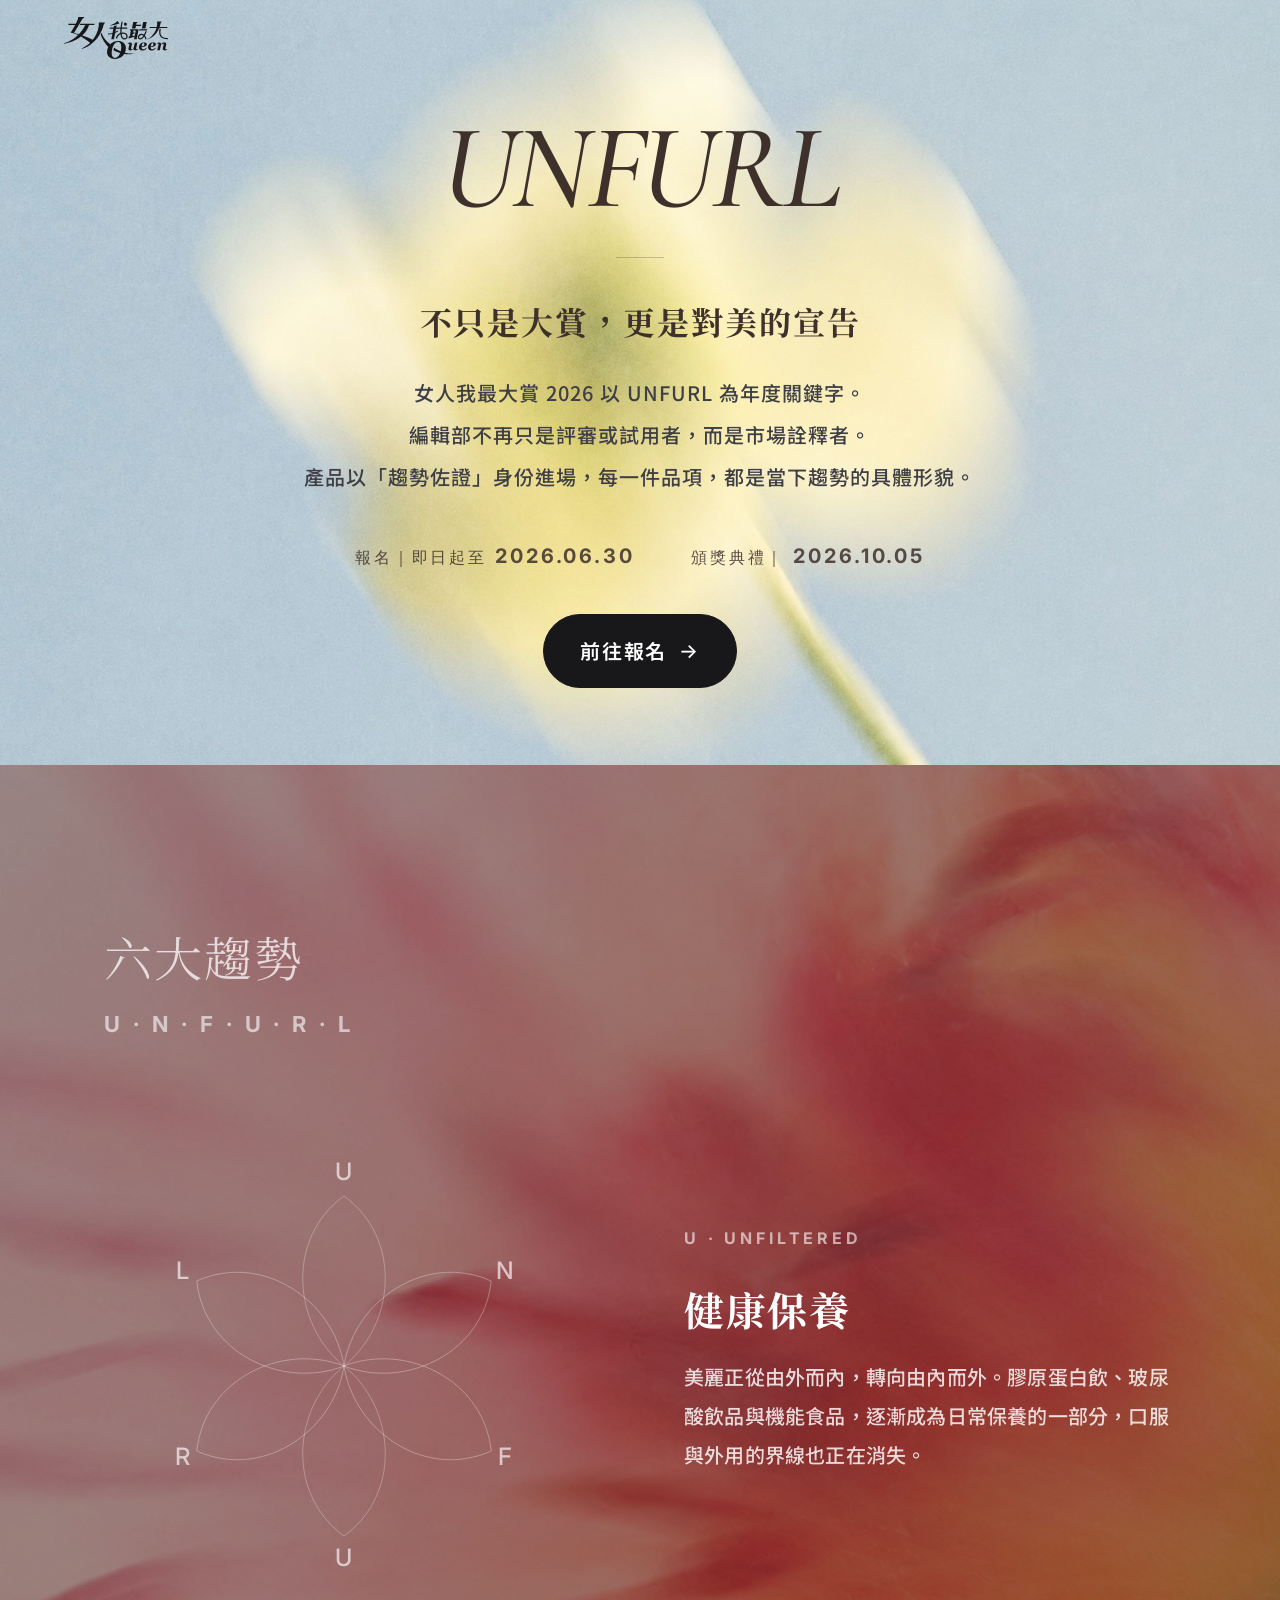
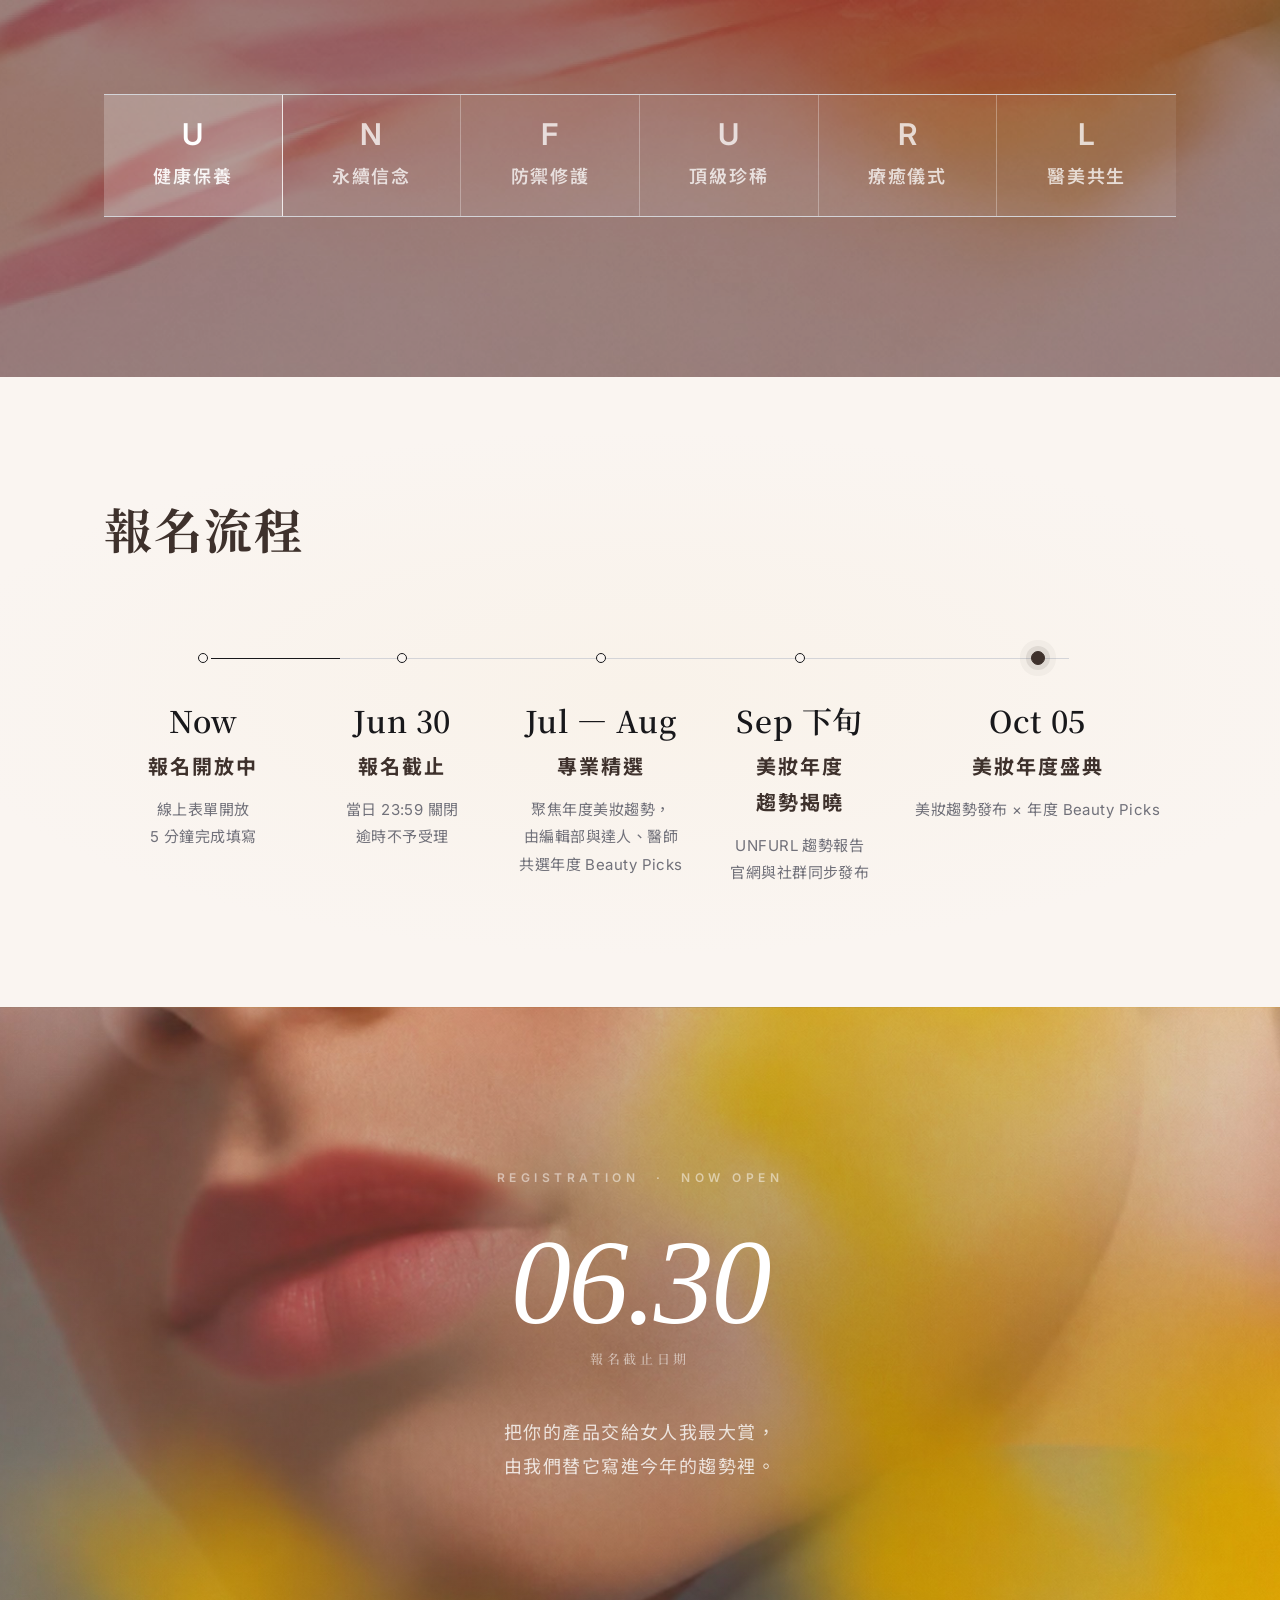
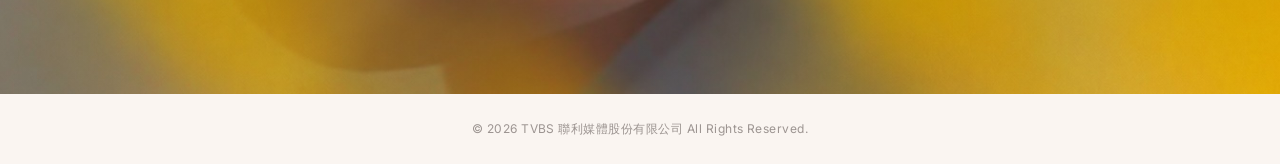
==== commit d7b01265: "Update index.html 六大趨勢從400px改成700px" ====
--- a/index.html
+++ b/index.html
@@ -185,7 +185,7 @@
             font-family: &quot;Inter&quot;, sans-serif;
             font-size: 22px;
             letter-spacing: 0.18em;
-            font-weight: 400;
+            font-weight: 700;
             color: rgba(255, 255, 255, 0.6);
           "
         >
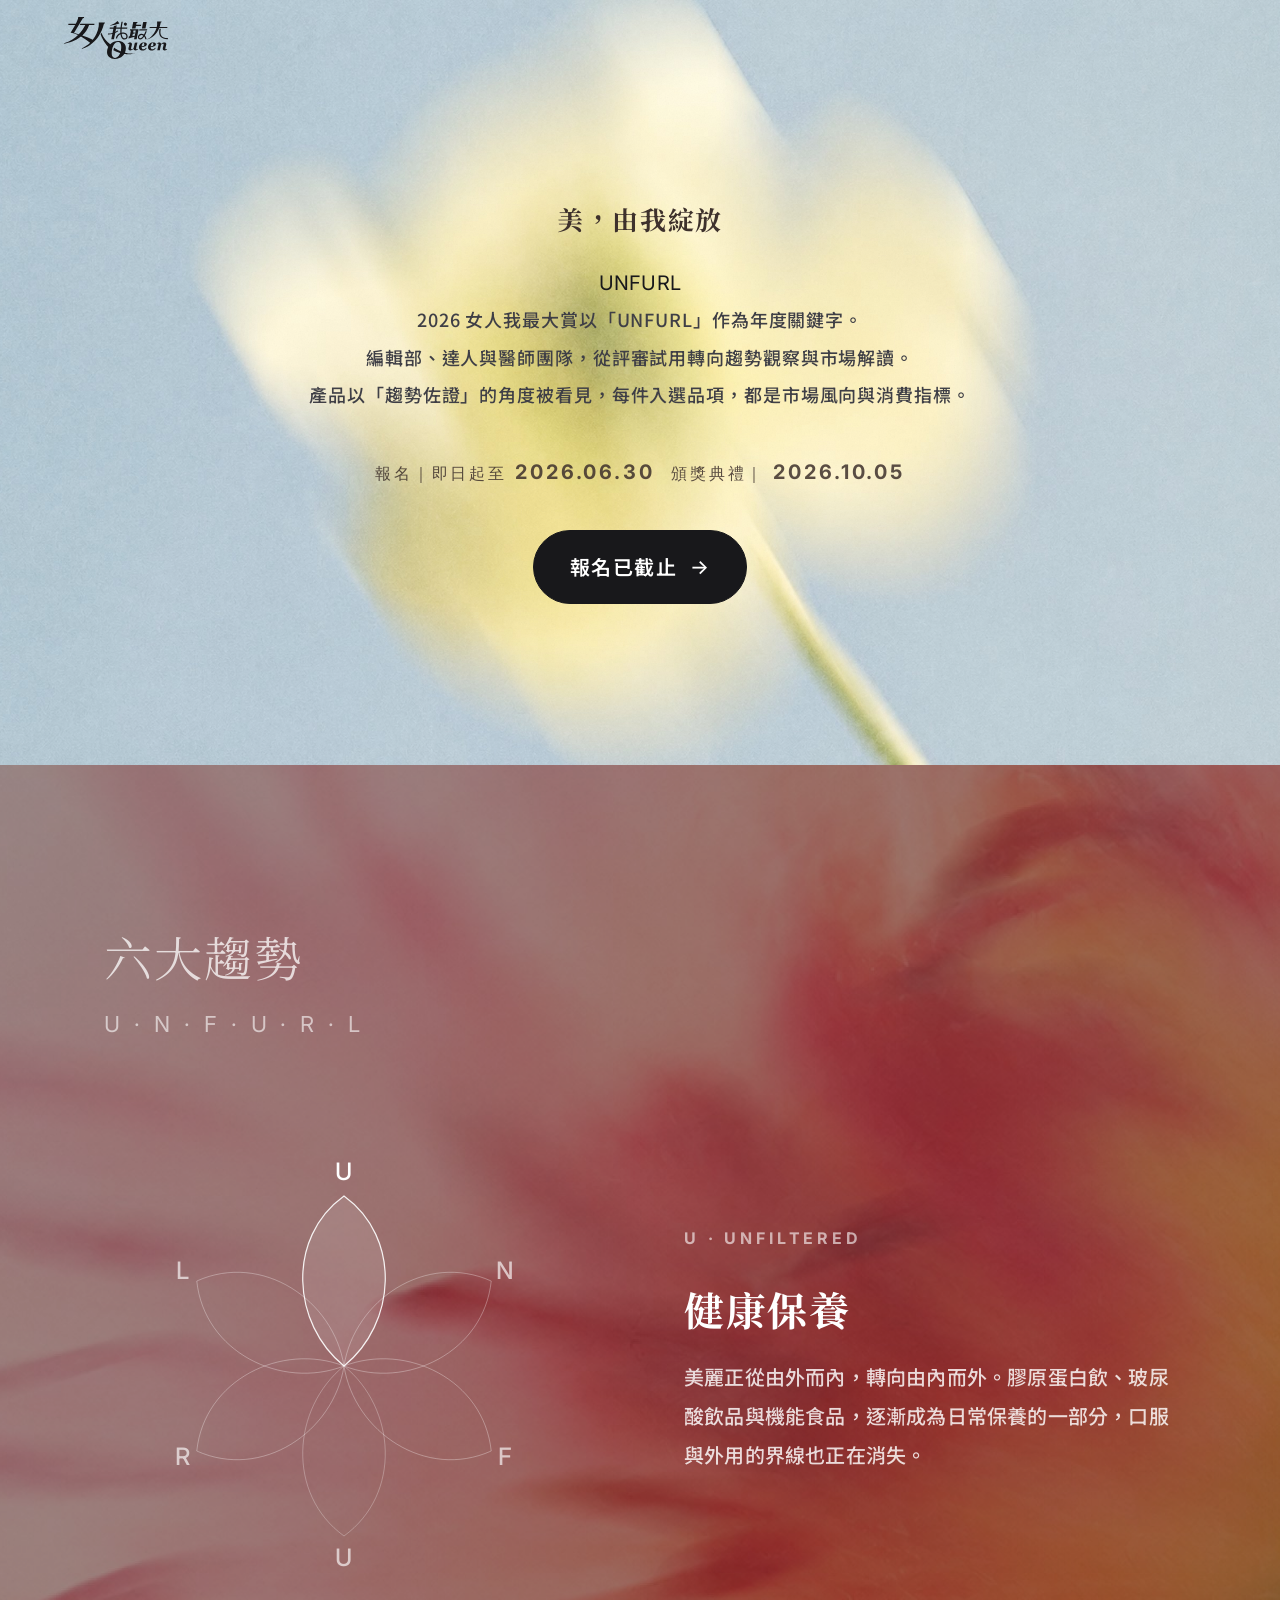
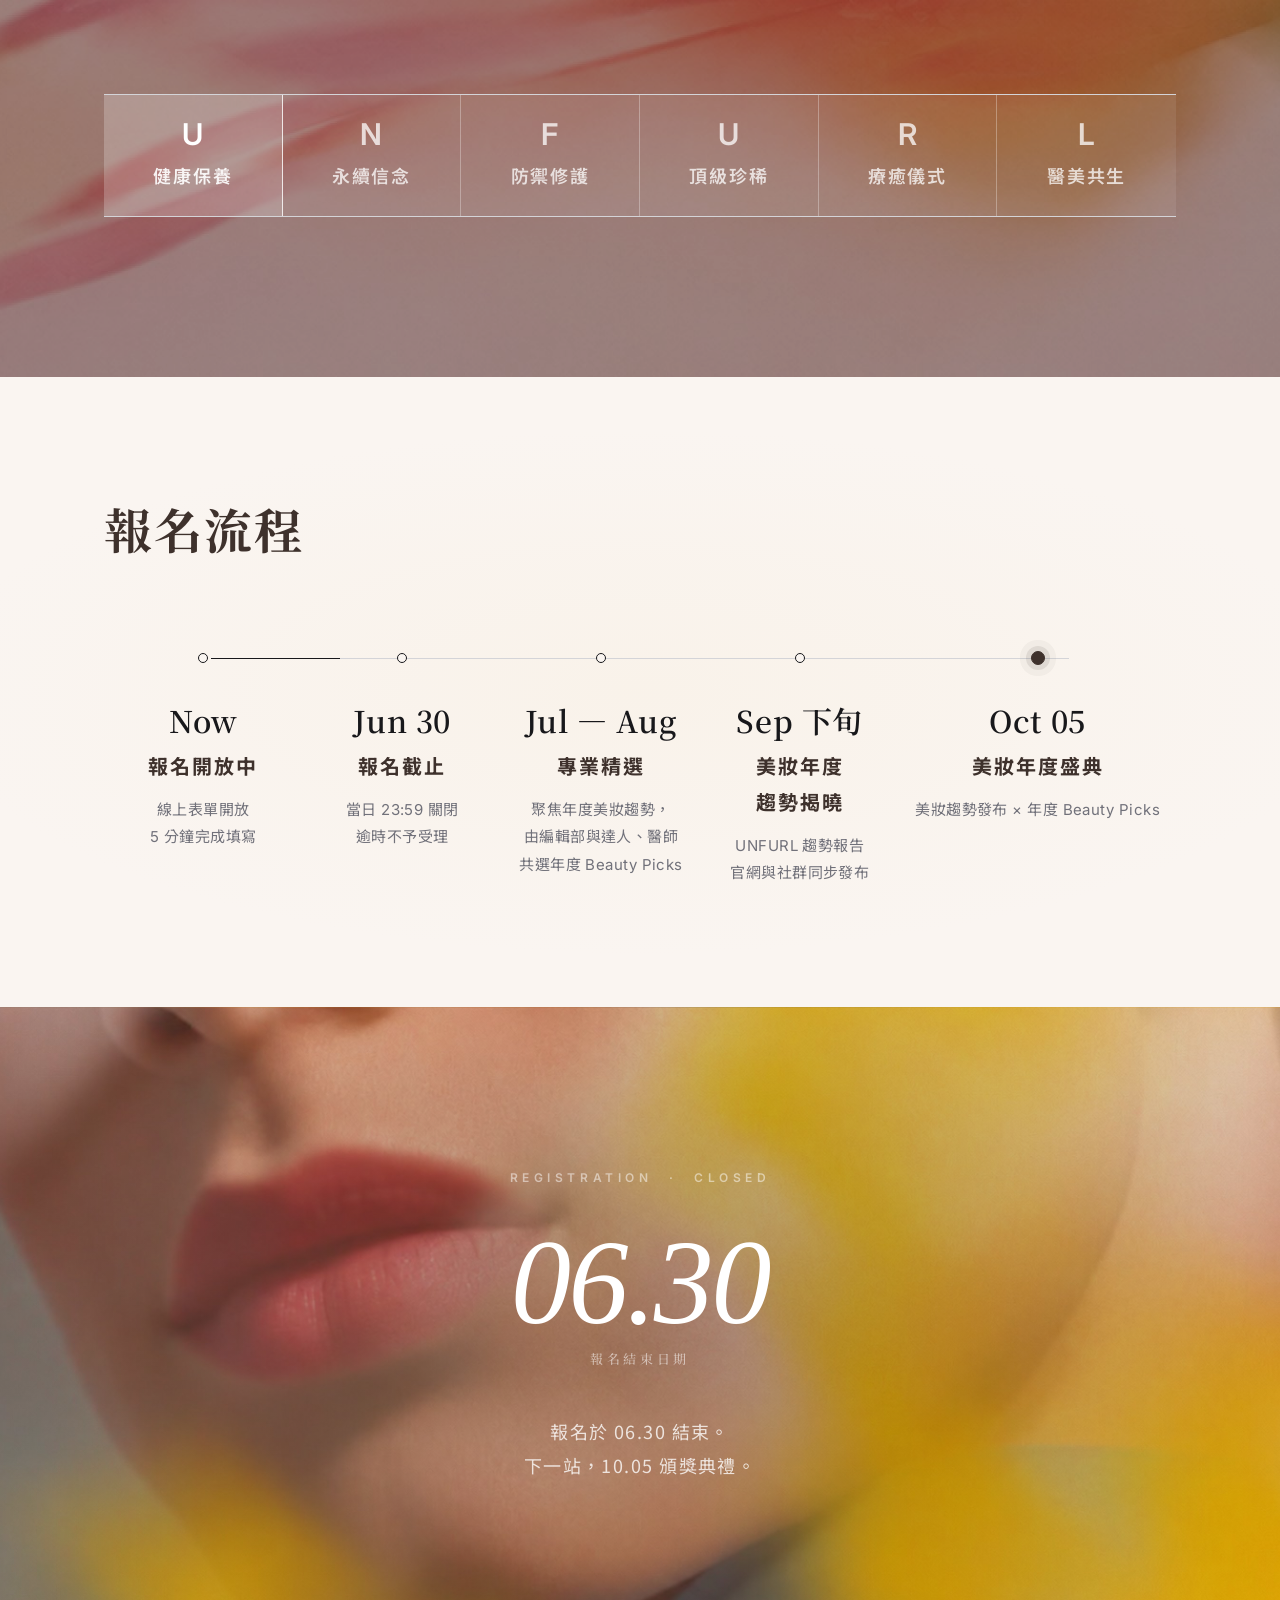
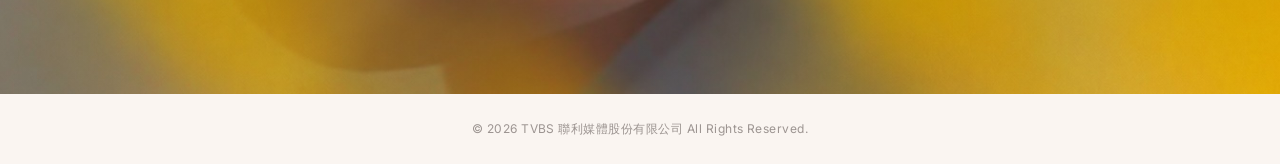
==== commit 79d42676: "Add files via upload 更新hero section copy layout" ====
--- a/index.html
+++ b/index.html
@@ -38,12 +38,6 @@
       rel="stylesheet"
     />
     <link rel="stylesheet" href="css/index.css" />
-    <style>
-      .hero-title em {
-        font-family: "Cormorant Garamond", serif;
-        font-weight: 500;
-      }
-    </style>
   </head>
   <body>
     <!-- NAV -->
@@ -151,25 +145,23 @@
       </div>
 
       <div class="hero-content">
-        <h1 class="hero-title"><em>UNFURL</em></h1>
-        <div class="hero-divider"></div>
-        <p class="hero-manifesto-title" style="font-size: 32px">
-          不只是大賞，更是對美的宣告
-        </p>
-        <p class="hero-manifesto-body" style="font-size: 20px">
-          女人我最大賞 2026 以 UNFURL 為年度關鍵字。<br />編輯部不再只是評審或試用者，而是市場詮釋者。<br />產品以「趨勢佐證」身份進場，每一件品項，都是當下趨勢的具體形貌。
+        <h1 class="hero-manifesto-title">
+          美，由我綻放
+        </h1>
+        <p class="hero-manifesto-keyword">UNFURL</p>
+        <p class="hero-manifesto-body">
+          2026 女人我最大賞以「UNFURL」作為年度關鍵字。<br />編輯部、達人與醫師團隊，從評審試用轉向趨勢觀察與市場解讀。<br />產品以「趨勢佐證」的角度被看見，每件入選品項，都是市場風向與消費指標。
         </p>
         <div class="hero-dates">
           <span>報名｜即日起至 <strong>2026.06.30</strong></span>
-          <span style="margin-left: 2.5em"
-            >頒獎典禮｜<strong>2026.10.05</strong></span
-          >
+          <span>頒獎典禮｜<strong>2026.10.05</strong></span>
         </div>
         <a
           href="/beautyawards/registration/form"
           class="btn btn-primary btn-lg hero-cta-wrap"
+          id="heroCta"
           style="margin-top: 40px"
-          >前往報名 <span class="arrow">→</span></a
+          ><span class="cta-label">前往報名</span><span class="arrow">→</span></a
         >
       </div>
     </header>
@@ -185,7 +177,7 @@
             font-family: &quot;Inter&quot;, sans-serif;
             font-size: 22px;
             letter-spacing: 0.18em;
-            font-weight: 700;
+            font-weight: 400;
             color: rgba(255, 255, 255, 0.6);
           "
         >
@@ -382,10 +374,10 @@
     <!-- CTA -->
     <section class="cta">
       <div class="cta-inner">
-        <div class="cta-eyebrow">Registration　·　Now Open</div>
+        <div class="cta-eyebrow" id="ctaEyebrow">Registration　·　Now Open</div>
         <div class="cta-date">06.30</div>
-        <div class="cta-date-label">報名截止日期</div>
-        <p class="cta-tc">
+        <div class="cta-date-label" id="ctaDateLabel">報名截止日期</div>
+        <p class="cta-tc" id="ctaBody">
           把你的產品交給女人我最大賞，<br />由我們替它寫進今年的趨勢裡。
         </p>
       </div>
@@ -421,12 +413,12 @@
         {
           letter: "N · NOBLE",
           tc: "永續信念",
-          desc: "永續不再只是公關語言，而是一種被選擇的生活方式。可補充包裝與透明機制，逐漸成為品牌核心，也讓正確消費轉化為一種身份表達。",
+          desc: "永續不只是理念，而是一種被選擇的生活方式。可補充包裝與透明機制，逐漸成為品牌核心，也讓正確消費轉化為一種身份表達。",
         },
         {
           letter: "F · FORTIFY",
           tc: "防禦修護",
-          desc: "診間療程與居家保養之間，正形成穩定循環。術後護理成為日常延伸，療癒感與儀式感，也逐漸成為選品時的重要標準。",
+          desc: "診間療程與居家保養之間，正逐步形成穩定循環。術後保養不僅著重於防禦與修護，更強調延續醫美療程效果，成為當前保養趨勢主流。",
         },
         {
           letter: "U · UNIQUE",
@@ -474,6 +466,44 @@
           el.addEventListener("mouseenter", () => setPetal(+el.dataset.petal));
         });
 
+      // Init: default to U · Unfiltered (so SVG petal + letter show active state on load)
+      setPetal(0);
+
+      // ---- Registration deadline (single source of truth) ----
+      // Registration closes 2026-06-30 23:59:59 (+08:00); treat 7/1 00:00 as the cutoff
+      const REGISTRATION_CUTOFF = new Date("2026-07-01T00:00:00+08:00");
+      // Debug override via URL: ?debug=closed forces closed state, ?debug=open forces open
+      const DEBUG_OVERRIDE = new URLSearchParams(window.location.search).get("debug");
+      const isRegistrationClosed = () => {
+        if (DEBUG_OVERRIDE === "closed") return true;
+        if (DEBUG_OVERRIDE === "open") return false;
+        return new Date() >= REGISTRATION_CUTOFF;
+      };
+
+      // Switch hero CTA + bottom CTA section to closed state after deadline
+      function applyClosedState() {
+        if (!isRegistrationClosed()) return;
+
+        const heroCta = document.getElementById("heroCta");
+        if (heroCta) {
+          heroCta.classList.add("is-closed");
+          heroCta.removeAttribute("href");
+          heroCta.setAttribute("aria-disabled", "true");
+          const label = heroCta.querySelector(".cta-label");
+          if (label) label.textContent = "報名已截止";
+        }
+
+        const eyebrow = document.getElementById("ctaEyebrow");
+        if (eyebrow) eyebrow.textContent = "Registration　·　Closed";
+
+        const dateLabel = document.getElementById("ctaDateLabel");
+        if (dateLabel) dateLabel.textContent = "報名結束日期";
+
+        const body = document.getElementById("ctaBody");
+        if (body) body.innerHTML = "報名於 06.30 結束。<br />下一站，10.05 頒獎典禮。";
+      }
+      applyClosedState();
+
       // Timeline progress: update active node based on current date
       function updateTimeline() {
         const items = document.querySelectorAll(".tl-rail .tl-item");
@@ -481,13 +511,13 @@
 
         const now = new Date();
         let currentIndex;
-        if (now < new Date("2026-06-30T00:00:00+08:00"))
+        if (!isRegistrationClosed())
           currentIndex = 0; // 報名開放中
-        else if (now < new Date("2026-07-01T00:00:00+08:00"))
+        else if (now < new Date("2026-09-20T00:00:00+08:00"))
           currentIndex = 1; // 報名截止
-        else if (now < new Date("2026-09-20T00:00:00+08:00"))
+        else if (now < new Date("2026-10-05T00:00:00+08:00"))
           currentIndex = 2; // 專業精選
-        else if (now < new Date("2026-10-05T00:00:00+08:00"))
+        else if (now < new Date("2026-10-06T00:00:00+08:00"))
           currentIndex = 3; // 美妝年度趨勢揭曉
         else currentIndex = 4; // 美妝年度盛典
 
@@ -500,12 +530,26 @@
           const flag = item.querySelector(".now-flag");
           if (flag) flag.style.display = i === currentIndex ? "" : "none";
         });
+
+        // Progress line extends to the NEXT milestone (the one in progress).
+        // 5 nodes at positions 10%, 30%, 50%, 70%, 90% → progress widths 20/40/60/80%.
+        // Cap at 80% (Oct 5 is the final node — nothing to "look forward to" beyond it).
+        const rail = document.querySelector(".tl-rail");
+        if (rail) {
+          const progress = Math.min((currentIndex + 1) * 20, 80);
+          rail.style.setProperty("--tl-progress", progress + "%");
+        }
       }
       updateTimeline();
 
       const sticky = document.getElementById("stickyCta");
       const hero = document.querySelector(".hero");
       function updateSticky() {
+        if (isRegistrationClosed()) {
+          sticky.classList.remove("show");
+          sticky.style.display = "none";
+          return;
+        }
         const heroBottom = hero ? hero.getBoundingClientRect().bottom : 0;
         sticky.classList.toggle("show", heroBottom < 0);
       }
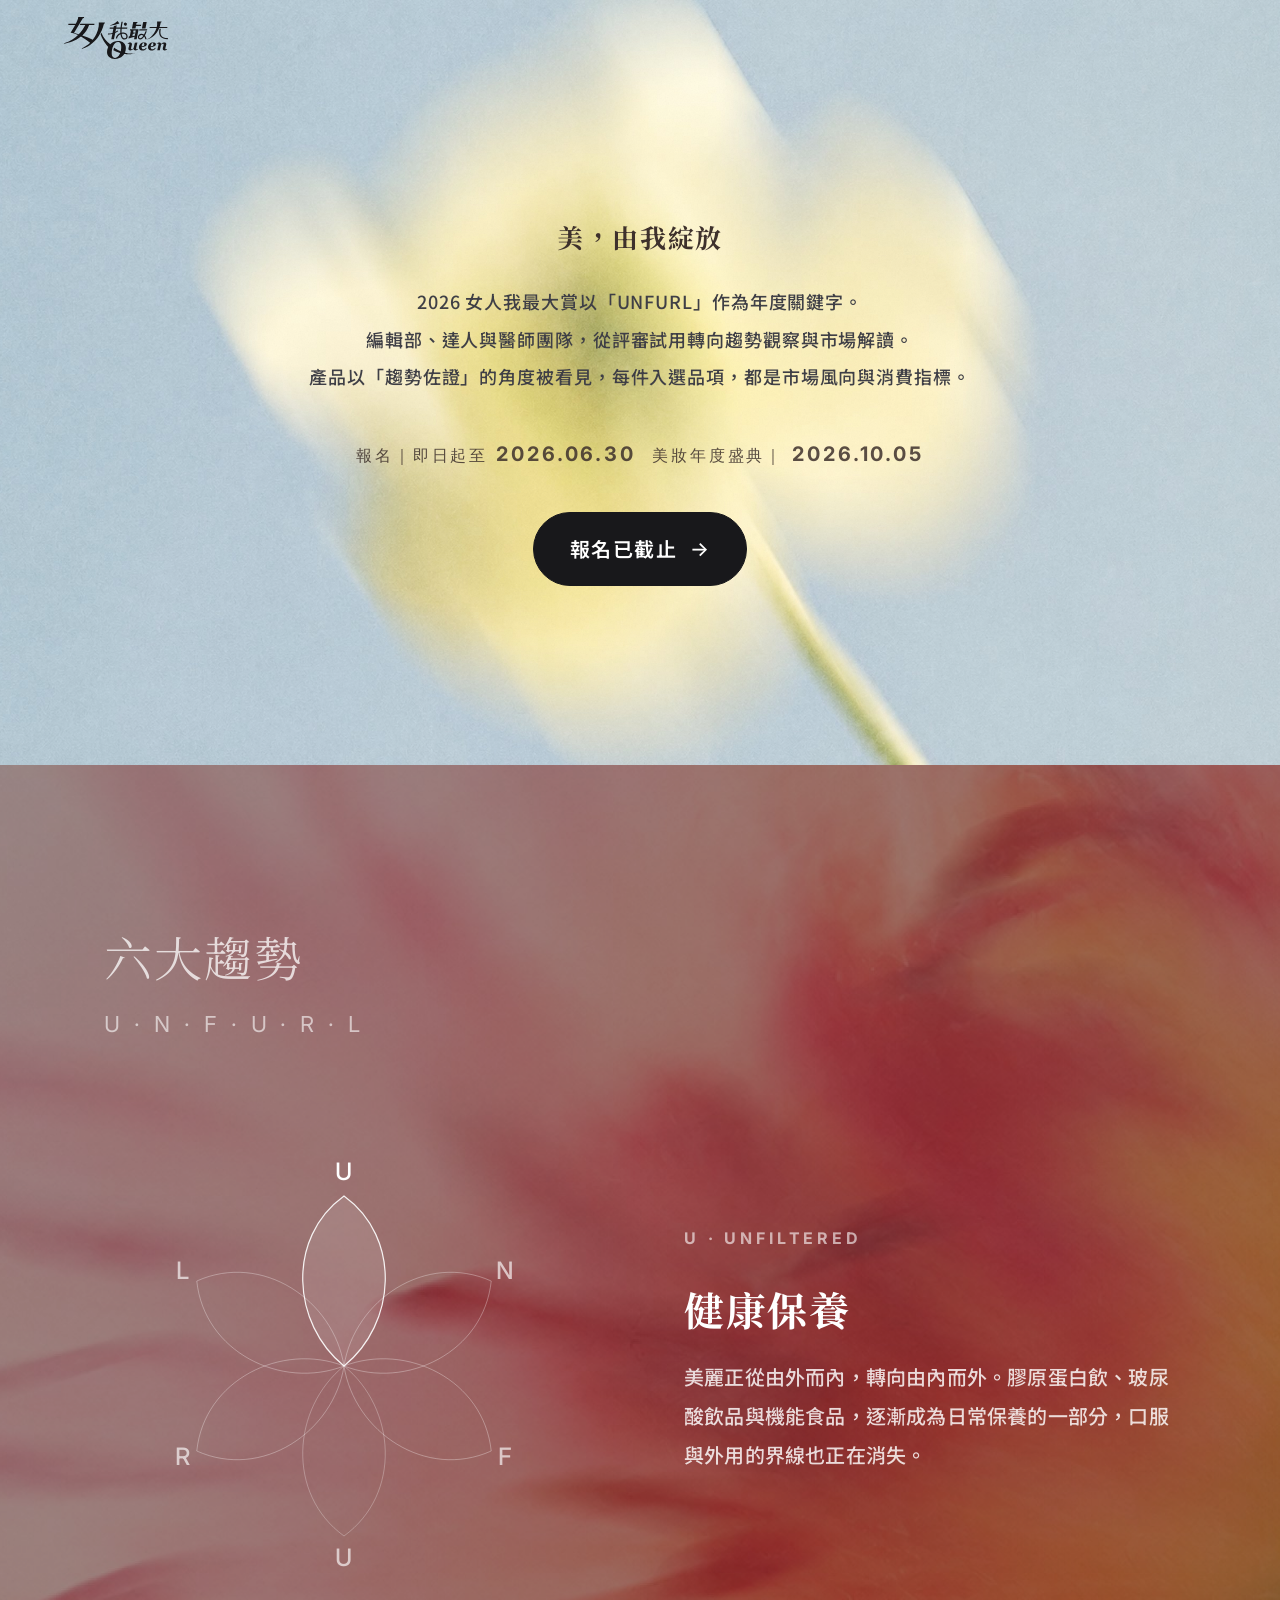
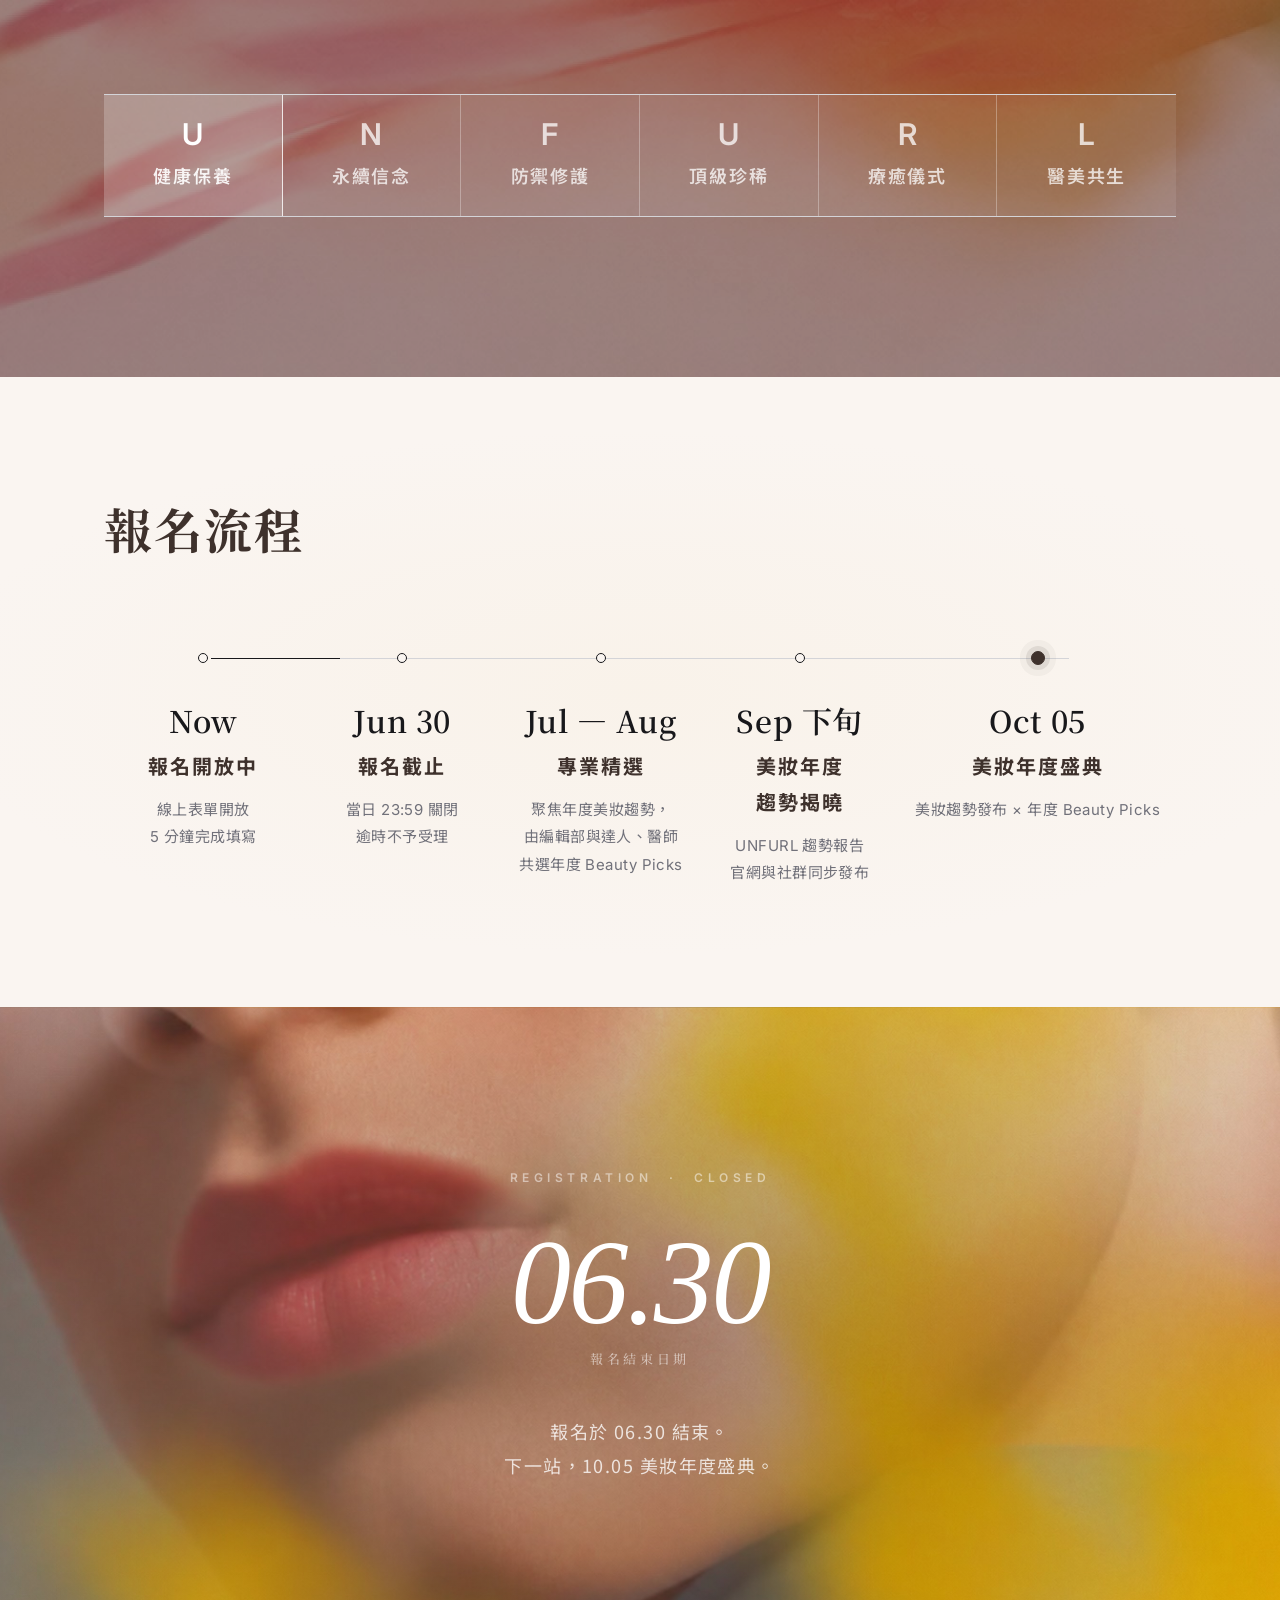
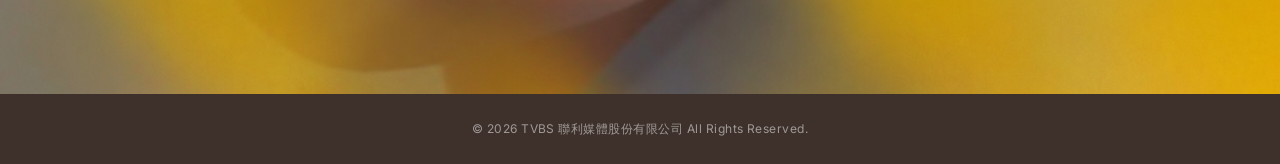
==== commit 8a049937: "Add files via upload feat: 6/30 報名截止防呆 + UI 調整 + dead CSS 清理  【6/30 報名截止防呆機制】 - REGISTRATION_CUTO" ====
--- a/index.html
+++ b/index.html
@@ -148,13 +148,12 @@
         <h1 class="hero-manifesto-title">
           美，由我綻放
         </h1>
-        <p class="hero-manifesto-keyword">UNFURL</p>
         <p class="hero-manifesto-body">
           2026 女人我最大賞以「UNFURL」作為年度關鍵字。<br />編輯部、達人與醫師團隊，從評審試用轉向趨勢觀察與市場解讀。<br />產品以「趨勢佐證」的角度被看見，每件入選品項，都是市場風向與消費指標。
         </p>
         <div class="hero-dates">
           <span>報名｜即日起至 <strong>2026.06.30</strong></span>
-          <span>頒獎典禮｜<strong>2026.10.05</strong></span>
+          <span>美妝年度盛典｜<strong>2026.10.05</strong></span>
         </div>
         <a
           href="/beautyawards/registration/form"
@@ -390,9 +389,9 @@
         padding: 24px 16px;
         font-family: &quot;Inter&quot;, sans-serif;
         font-size: 12px;
-        color: rgba(42, 32, 28, 0.45);
+        color: rgba(255, 255, 255, 0.5);
         letter-spacing: 0.04em;
-        background: #faf5f1;
+        background: #3E312C;
       "
     >
       © 2026 TVBS 聯利媒體股份有限公司 All Rights Reserved.
@@ -500,7 +499,7 @@
         if (dateLabel) dateLabel.textContent = "報名結束日期";
 
         const body = document.getElementById("ctaBody");
-        if (body) body.innerHTML = "報名於 06.30 結束。<br />下一站，10.05 頒獎典禮。";
+        if (body) body.innerHTML = "報名於 06.30 結束。<br />下一站，10.05 美妝年度盛典。";
       }
       applyClosedState();
 
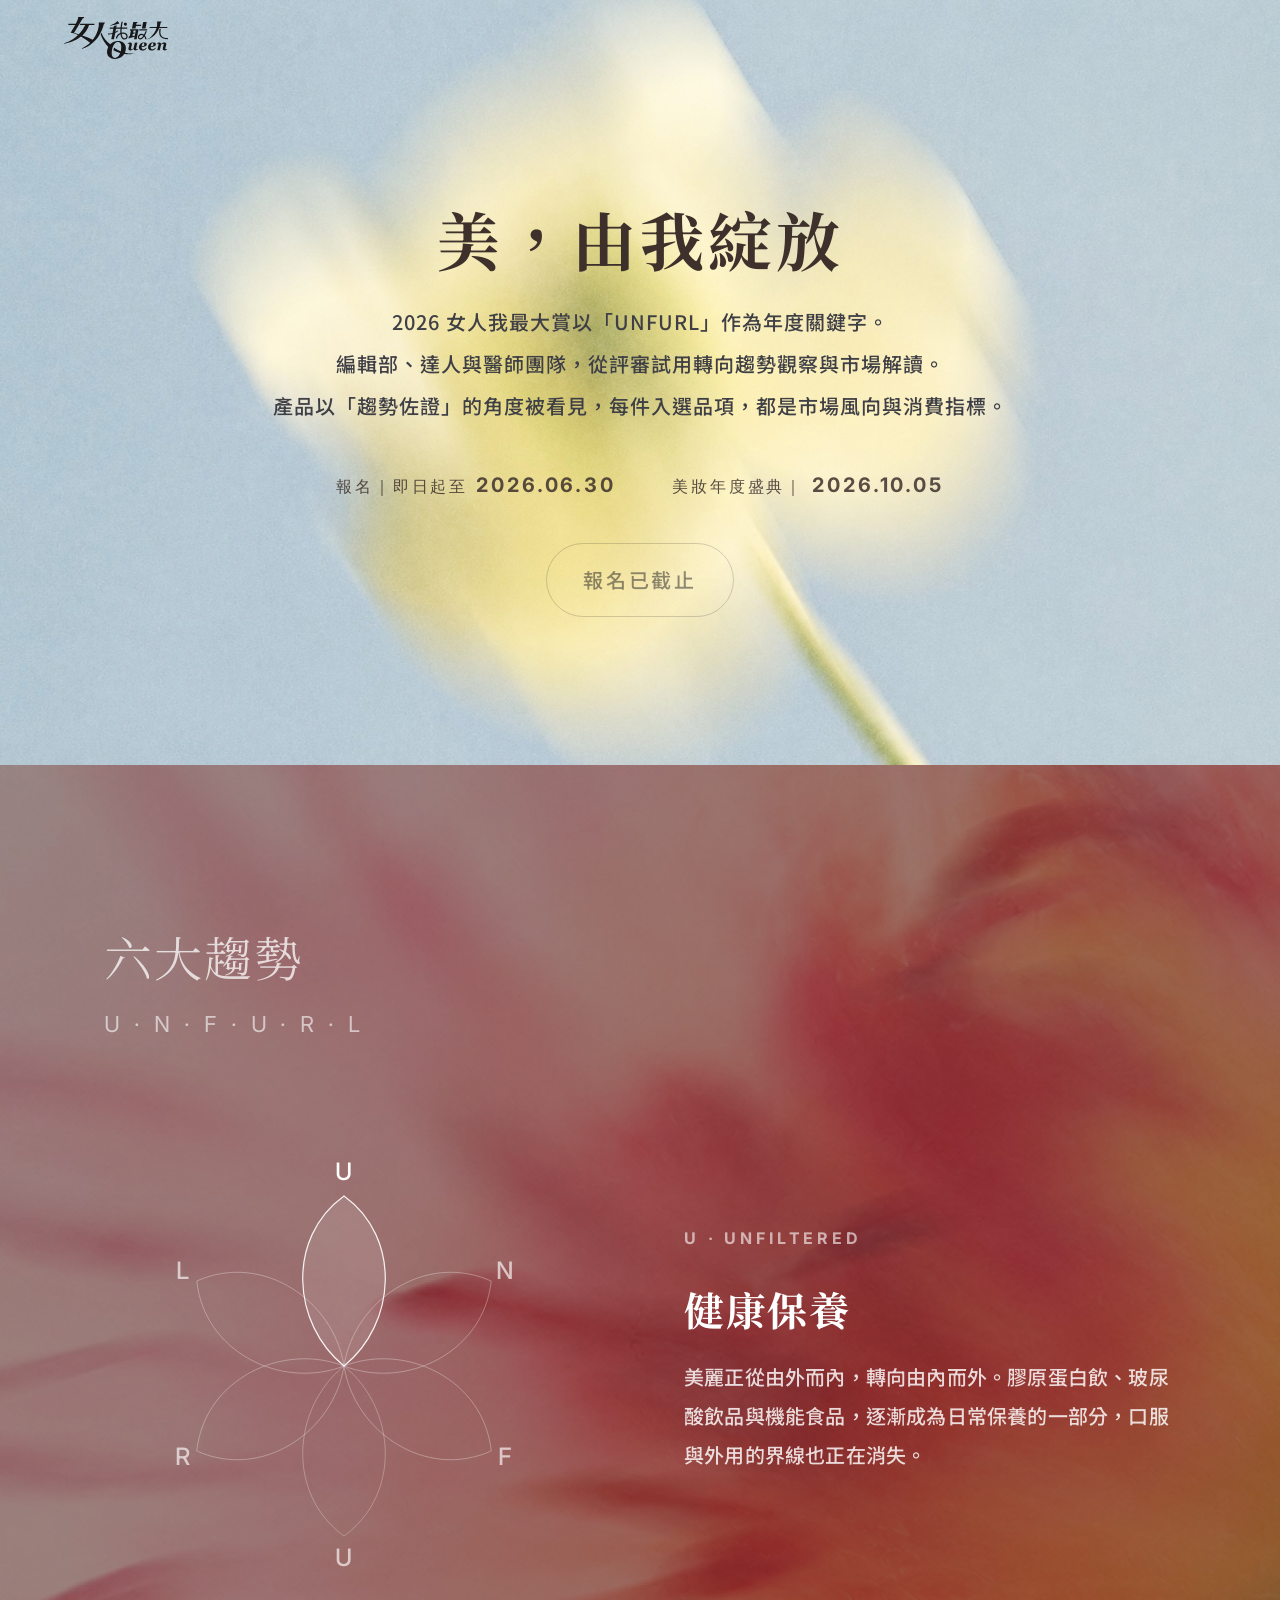
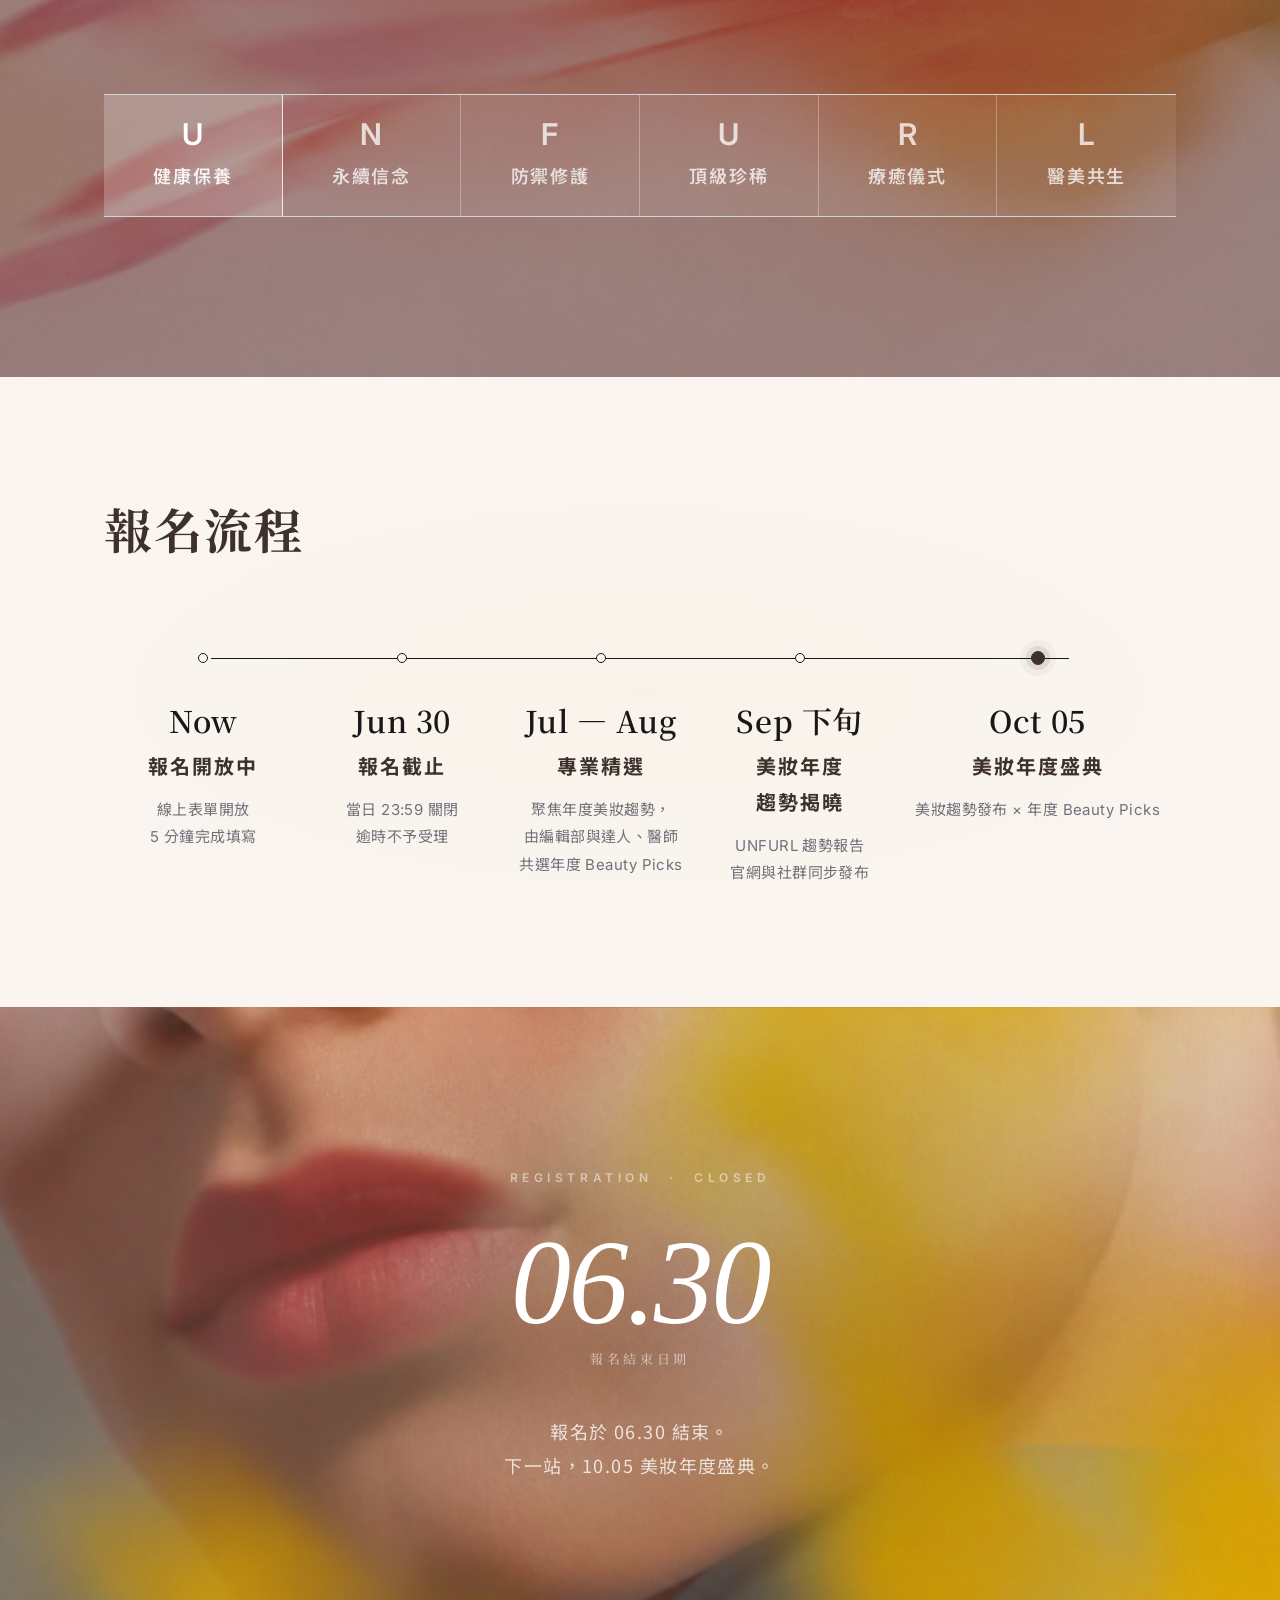
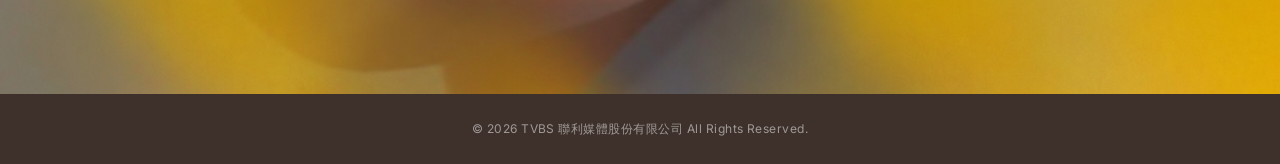
==== commit 92a2f722: "Update index.html updated OG description: 2026 女人我最大賞以「UNFURL」作為年度關鍵字，女人我最大編輯部、達人與醫師團隊，從評審試用昇華為年度趨勢" ====
--- a/index.html
+++ b/index.html
@@ -6,7 +6,7 @@
     <title>女人我最大賞線上報名</title>
     <meta
       name="description"
-      content="2026女人我最大全新企劃UNFURL六大年度關鍵字，邀請品牌共襄盛舉，共同詮釋當代美的趨勢。報名時間即日起至2026年6月30日23:59截止。"
+      content="2026 女人我最大賞以「UNFURL」作為年度關鍵字，女人我最大編輯部、達人與醫師團隊，從評審試用昇華為年度趨勢觀察，讓所有入選商品重新詮釋美的趨勢與市場動向。報名時間為即日起至2026年6月30日23:59截止。"
     />
     <link
       rel="image_src"
@@ -20,7 +20,7 @@
     <meta property="og:title" content="女人我最大賞線上報名" />
     <meta
       property="og:description"
-      content="2026女人我最大全新企劃UNFURL六大年度關鍵字，邀請品牌共襄盛舉，共同詮釋當代美的趨勢。報名時間即日起至2026年6月30日23:59截止。"
+      content="2026 女人我最大賞以「UNFURL」作為年度關鍵字，女人我最大編輯部、達人與醫師團隊，從評審試用昇華為年度趨勢觀察，讓所有入選商品重新詮釋美的趨勢與市場動向。報名時間為即日起至2026年6月30日23:59截止。"
     />
     <meta
       property="og:image"
--- a/css/index.css
+++ b/css/index.css
@@ -50,29 +50,25 @@
       font-size: 18px; font-weight: 600; letter-spacing: 0.12em;
       color: var(--brown);
     }
-    .nav-links { display: flex; gap: 36px; align-items: center; font-size: 18px; font-weight: 500; letter-spacing: 0.06em; }
-    .nav-links a { color: var(--ink-soft); transition: color .2s; }
-    .nav-links a:hover { color: var(--brown); }
-    .nav-cta {
-      font-family: "Noto Sans TC", "Inter", sans-serif;
-      font-size: 16px; font-weight: 600; letter-spacing: 0.08em;
-      padding: 11px 22px; border-radius: 999px;
-      background: var(--ink); color: #fff !important;
-      border: 1.5px solid var(--ink);
-      transition: all .2s;
-    }
-    .nav-cta:hover { background: var(--brown); border-color: var(--brown); color: #fff !important; }
     .btn { display: inline-flex; align-items: center; justify-content: center; gap: 12px; font-family: "Noto Sans TC", "Inter", sans-serif; font-size: 18px; font-weight: 600; letter-spacing: 0.08em; padding: 14px 28px; border-radius: 999px; transition: all .2s; cursor: pointer; border: 1.5px solid transparent; }
     .btn-primary { background: var(--ink); color: #fff; border-color: var(--ink); }
     .btn-primary:hover { background: var(--brown); border-color: var(--brown); }
-    .btn-secondary { background: transparent; color: var(--ink); border-color: var(--ink); }
-    .btn-secondary:hover { background: var(--ink); color: #fff; }
-    .btn-accent { background: var(--ink); color: #fff !important; border-color: var(--ink); }
-    .btn-accent:hover { background: var(--brown); border-color: var(--brown); }
-    .btn-pink { background: var(--pink-bg); color: var(--ink); border-color: var(--pink-bg); }
-    .btn-pink:hover { background: var(--ink); color: #fff; border-color: var(--ink); }
     .btn-lg { font-size: 20px; padding: 18px 36px; }
     .btn .arrow { font-family: "Inter", sans-serif; font-size: 20px; font-weight: 500; }
+    /* Closed state — registration period ended (after 2026-06-30 23:59:59 +08:00)
+       Visual: downgrade from "primary CTA" to "status indicator" — outlined ghost,
+       sits quietly in the layout without competing for attention */
+    .btn.is-closed,
+    .btn.is-closed:hover {
+      background: transparent;
+      border-color: rgba(24, 24, 27, 0.18);
+      color: rgba(24, 24, 27, 0.48);
+      cursor: not-allowed;
+      pointer-events: none;
+      font-weight: 500;
+      letter-spacing: 0.14em;
+    }
+    .btn.is-closed .arrow { display: none; }
 
     /* ─── HERO ─── */
     .hero {
@@ -125,96 +121,23 @@
       flex-direction: column;
       align-items: center;
     }
-    .hero-divider {
-      width: 48px;
-      height: 1px;
-      background: rgba(62,49,44,0.25);
-      margin: 36px auto 36px;
-    }
     .hero-manifesto-title {
       font-family: "Noto Serif TC", serif;
-      font-size: 26px;
+      font-size: 64px;
       font-weight: 700;
       color: var(--brown);
       line-height: 1.7;
       letter-spacing: 0.06em;
-      margin-bottom: 24px;
+      margin-bottom: 8px;
     }
     .hero-manifesto-body {
       font-family: "Noto Sans TC", sans-serif;
-      font-size: 18px;
+      font-size: 20px;
       font-weight: 500;
       color: var(--ink-soft);
       line-height: 2.1;
       letter-spacing: 0.05em;
     }
-    @keyframes glow-breathe {
-      0%, 100% {
-        text-shadow:
-          0 0 60px rgba(255,255,255,0.30),
-          0 0 140px rgba(255,210,180,0.18);
-      }
-      50% {
-        text-shadow:
-          0 0 90px rgba(255,255,255,0.50),
-          0 0 200px rgba(255,200,160,0.28),
-          0 0 320px rgba(255,180,140,0.12);
-      }
-    }
-    .hero-title {
-      font-family: "Bodoni Moda", "Didot", "Georgia", serif;
-      font-style: italic;
-      font-size: 120px; font-weight: 400;
-      line-height: 0.88;
-      letter-spacing: -0.03em;
-      color: var(--brown);
-      text-transform: uppercase;
-    }
-    .hero-title em {
-      font-style: italic;
-      font-weight: 400;
-      color: var(--brown);
-    }
-    .hero-tc {
-      font-family: "Noto Serif TC", serif;
-      font-size: 44px; font-weight: 700;
-      letter-spacing: 0.08em;
-      color: var(--brown);
-      margin-top: 0;
-      margin-bottom: 24px;
-      padding-left: 0;
-      display: flex;
-      align-items: center;
-      justify-content: center;
-      gap: 10px;
-    }
-    .hero-tc .year {
-      font-family: "Noto Serif TC", serif;
-      font-style: normal;
-      font-size: 44px;
-      font-weight: 700;
-      letter-spacing: 0.04em;
-      color: var(--brown);
-    }
-    .hero-sub {
-      font-family: "Noto Sans TC", sans-serif;
-      font-size: 20px; font-weight: 500;
-      letter-spacing: 0.12em;
-      color: var(--ink-soft);
-      margin-top: 28px;
-    }
-    .hero-sub .accent { color: var(--ink); font-weight: 600; }
-    .hero-cta {
-      margin-top: 64px;
-      display: inline-flex; align-items: center; gap: 14px;
-      color: var(--ink);
-      padding: 18px 0;
-      font-size: 16px; letter-spacing: 0.18em; font-weight: 500;
-      border-bottom: 1px solid var(--ink);
-      transition: gap .2s, opacity .2s;
-    }
-    .hero-cta:hover { gap: 22px; }
-    .hero-cta .arrow { font-family: "Inter", sans-serif; font-size: 20px; font-weight: 400; }
 
     /* Hero date strip — moved from nav */
     .hero-dates {
@@ -235,37 +158,21 @@
       align-items: baseline;
       gap: 8px;
     }
+    .hero-dates span + span {
+      margin-left: 2.5em;
+    }
     .hero-dates strong {
       font-weight: 700;
       font-size: 20px;
       color: var(--brown);
       font-family: "Inter", sans-serif;
     }
-    .hero-dates-sep {
-      width: 20px;
-      height: 1px;
-      background: rgba(62,49,44,0.3);
-      display: inline-block;
-    }
 
 
 
     /* ─── COMMON ─── */
     .container { max-width: 1200px; margin: 0 auto; padding: 0 64px; }
-    .container-wide { max-width: 1320px; margin: 0 auto; padding: 0 64px; }
     .sec { padding: 160px 0; position: relative; }
-    /* Subtle warm bloom — manifesto section */
-    #about::before {
-      content: '';
-      position: absolute;
-      inset: 0;
-      background:
-        radial-gradient(ellipse 55% 70% at -5% 50%, rgba(242,224,178,0.22) 0%, transparent 65%),
-        radial-gradient(ellipse 40% 50% at 105% 20%, rgba(238,216,196,0.18) 0%, transparent 60%);
-      pointer-events: none;
-      z-index: 0;
-    }
-    #about .container { position: relative; z-index: 1; }
 
     .sec-num {
       font-family: "Inter", sans-serif;
@@ -301,43 +208,6 @@
       letter-spacing: 0.04em;
       line-height: 1.35;
       color: var(--brown);
-    }
-
-    /* ─── MANIFESTO ─── */
-    .manifesto-grid {
-      display: block;
-      margin-top: 64px;
-      max-width: 760px;
-    }
-    .manifesto-quote {
-      font-family: "Noto Sans TC", sans-serif;
-      font-size: 30px; font-weight: 600;
-      line-height: 1.55;
-      color: var(--brown);
-      letter-spacing: 0.04em;
-    }
-    .manifesto-quote-tc {
-      font-family: "Noto Sans TC", sans-serif;
-      font-size: 20px;
-      color: var(--muted);
-      margin-top: 32px;
-      line-height: 1.9;
-      letter-spacing: 0.04em;
-      font-weight: 500;
-    }
-    .manifesto-body p {
-      font-size: 22px;
-      line-height: 2.0;
-      color: var(--ink-soft);
-      margin-bottom: 28px;
-      font-weight: 500;
-    }
-    .manifesto-body p.lead {
-      font-size: 26px;
-      color: var(--ink);
-      font-weight: 700;
-      letter-spacing: 0.04em;
-      line-height: 1.5;
     }
 
     /* ─── BLOOM DIAGRAM ─── */
@@ -426,14 +296,6 @@
       color: var(--brown); margin-bottom: 14px;
       letter-spacing: 0.04em;
     }
-    .bloom-info-en {
-      font-family: "Inter", sans-serif;
-      font-weight: 500;
-      font-size: 22px;
-      color: var(--brown);
-      margin-bottom: 32px;
-      letter-spacing: 0.02em;
-    }
     .bloom-info-desc {
       font-size: 20px;
       line-height: 1.95;
@@ -441,17 +303,6 @@
       margin-bottom: 32px;
       font-weight: 500;
     }
-    .bloom-info-tag {
-      display: inline-flex; align-items: center; gap: 12px;
-      font-size: 18px; letter-spacing: 0.1em;
-      color: var(--muted);
-      font-weight: 500;
-    }
-    .bloom-info-tag strong {
-      font-weight: 700;
-      color: var(--ink);
-    }
-    .bloom-info-tag .bar { width: 24px; height: 1px; background: var(--line); }
 
     .bloom-list {
       max-width: 1200px; margin: 88px auto 0;
@@ -510,6 +361,8 @@
     .tl-rail {
       display: grid; grid-template-columns: repeat(5, 1fr);
       position: relative;
+      /* Progress line width — JS sets this based on current milestone */
+      --tl-progress: 20%;
     }
     .tl-rail::before {
       content: '';
@@ -521,9 +374,11 @@
     .tl-rail::after {
       content: '';
       position: absolute;
-      top: 24px; left: 10%; width: 12%;
+      top: 24px; left: 10%;
+      width: var(--tl-progress);
       height: 1px;
       background: var(--ink);
+      transition: width 0.6s ease;
     }
     .tl-item {
       position: relative; padding: 0 16px;
@@ -595,120 +450,6 @@
       letter-spacing: 0.03em;
     }
 
-    /* ─── PROCESS ─── */
-    .process { padding: 160px 0; background: var(--bg-warm); }
-    .process-grid {
-      display: grid; grid-template-columns: repeat(4, 1fr);
-      gap: 0;
-      margin-top: 88px;
-      border-top: 1px solid var(--line);
-    }
-    .process-step {
-      padding: 48px 36px;
-      border-right: 1px solid var(--line);
-      border-bottom: 1px solid var(--line);
-      position: relative;
-      background: transparent;
-    }
-    .process-step:last-child { border-right: 0; }
-    .step-num {
-      font-family: "Inter", sans-serif;
-      font-weight: 700;
-      font-size: 16px;
-      color: var(--brown);
-      letter-spacing: 0.18em;
-      margin-bottom: 24px;
-    }
-    .step-title {
-      font-family: "Noto Sans TC", sans-serif;
-      font-size: 24px; font-weight: 700;
-      color: var(--brown); margin-bottom: 16px;
-      letter-spacing: 0.04em;
-    }
-    .step-desc {
-      font-size: 20px; color: var(--ink-soft);
-      line-height: 1.85; font-weight: 500;
-    }
-
-    /* ─── RULES + FAQ ─── */
-    .rules { padding: 160px 0; }
-    .rules-wrap {
-      display: grid; grid-template-columns: 1fr 1fr;
-      gap: 96px;
-      margin-top: 88px;
-    }
-    .col-title {
-      font-family: "Inter", sans-serif;
-      font-size: 14px; font-weight: 700;
-      letter-spacing: 0.26em;
-      color: var(--brown);
-      padding-bottom: 24px;
-      border-bottom: 1px solid var(--ink);
-      margin-bottom: 16px;
-      text-transform: uppercase;
-    }
-    .rule-line {
-      display: grid; grid-template-columns: 36px 1fr;
-      gap: 20px;
-      padding: 28px 0;
-      border-bottom: 1px solid var(--line);
-    }
-    .rule-line:last-child { border-bottom: 0; }
-    .rule-line .num {
-      font-family: "Inter", sans-serif;
-      font-size: 20px;
-      color: var(--brown);
-      font-weight: 700;
-    }
-    .rule-line .body strong {
-      display: block;
-      font-family: "Noto Sans TC", sans-serif;
-      font-size: 22px; font-weight: 700;
-      color: var(--brown);
-      margin-bottom: 10px;
-      letter-spacing: 0.04em;
-    }
-    .rule-line .body p {
-      font-size: 20px; color: var(--ink-soft); line-height: 1.85;
-      font-weight: 500;
-    }
-
-    .faq-item { border-bottom: 1px solid var(--line); }
-    .faq-q {
-      width: 100%;
-      display: flex; justify-content: space-between; align-items: center;
-      padding: 28px 0;
-      font-family: "Noto Sans TC", sans-serif;
-      font-size: 20px; font-weight: 600;
-      color: var(--brown);
-      background: none; border: none;
-      cursor: pointer;
-      text-align: left;
-      letter-spacing: 0.04em;
-      gap: 24px;
-    }
-    .faq-q .plus {
-      font-family: "Inter", sans-serif;
-      font-weight: 400;
-      font-size: 26px;
-      color: var(--brown);
-      transition: transform .3s;
-      flex-shrink: 0;
-    }
-    .faq-item.open .faq-q { color: var(--brown); }
-    .faq-item.open .faq-q .plus { transform: rotate(45deg); }
-    .faq-a {
-      max-height: 0; overflow: hidden;
-      transition: max-height .35s ease, padding .25s;
-      font-size: 20px; color: var(--ink-soft);
-      line-height: 1.9; font-weight: 500;
-      letter-spacing: 0.02em;
-    }
-    .faq-item.open .faq-a {
-      max-height: 320px;
-      padding: 0 0 28px;
-    }
-
     /* ─── CTA ─── */
     .cta {
       padding: 160px 64px;
@@ -736,14 +477,6 @@
       z-index: 1;
       pointer-events: none;
     }
-    .cta-motif {
-      position: absolute;
-      top: 50%; left: 50%;
-      transform: translate(-50%, -50%);
-      width: 800px;
-      opacity: 0.05;
-      pointer-events: none;
-    }
     .cta-inner { position: relative; z-index: 2; max-width: 900px; margin: 0 auto; }
     .cta-eyebrow {
       font-family: "Inter", sans-serif;
@@ -770,19 +503,6 @@
       color: rgba(255,255,255,0.55);
       margin-bottom: 44px;
     }
-    .cta-title {
-      font-family: "Inter", sans-serif;
-      font-size: 104px; font-weight: 300;
-      line-height: 1.05;
-      color: #fff;
-      margin-bottom: 40px;
-      letter-spacing: -0.02em;
-      text-transform: uppercase;
-    }
-    .cta-title em {
-      font-style: normal;
-      color: var(--brown);
-    }
     .cta-tc {
       font-family: "Noto Sans TC", sans-serif;
       font-size: 18px; font-weight: 400;
@@ -790,14 +510,6 @@
       line-height: 1.9;
       margin-bottom: 52px;
       letter-spacing: 0.08em;
-    }
-    .btn-cta .arrow { font-family: "Inter", sans-serif; font-size: 20px; font-weight: 400; }
-    .cta-deadline {
-      margin-top: 40px;
-      font-family: "Inter", sans-serif;
-      font-size: 16px; letter-spacing: 0.22em;
-      color: rgba(255,255,255,0.55);
-      font-weight: 600;
     }
 
 
@@ -868,11 +580,7 @@
       font-family: "Noto Serif TC", serif;
       color: #fff;
     }
-    .bloom-info-en { color: rgba(255,255,255,0.75); }
     .bloom-info-desc { color: rgba(255,255,255,0.82); }
-    .bloom-info-tag { color: rgba(255,255,255,0.55); }
-    .bloom-info-tag strong { color: #fff; }
-    .bloom-info-tag .bar { background: rgba(255,255,255,0.3); }
     /* SVG petal paths — white strokes */
     .bloom-svg .petal-path { stroke: rgba(255,255,255,0.35); }
     .bloom-svg .petal-path:hover,
@@ -903,35 +611,25 @@
     @media (max-width: 767px) {
       /* NAV */
       nav { padding: 0 20px; height: 64px; }
-      .nav-links { display: none; }
-      .nav-dates { display: none; }
-      .nav-logo .tc { font-size: 12px; margin-left: 10px; padding-left: 10px; }
-      .nav-cta { font-size: 12px; padding: 8px 16px; letter-spacing: 0.06em; }
 
       /* HERO */
       .hero { padding: 96px 20px 64px; min-height: auto; background-image: url("../images/hero-mobile-alt.jpg"); }
       .hero-content { max-width: 100%; }
 
-      /* TC title first */
-      .hero-tc { font-size: 32px; margin-top: 0; margin-bottom: 16px; gap: 8px; }
-      .hero-tc .year { font-size: 32px; }
-
-      /* UNFURL second */
-      .hero-title { font-size: 64px; line-height: 0.95; }
-
-      .hero-divider { margin: 24px auto; }
-      .hero-manifesto-title { font-size: 20px; line-height: 1.6; margin-bottom: 16px; }
-      .hero-manifesto-body { font-size: 16px; line-height: 1.9; }
-
-      /* Date strip — stacked vertically in hero */
+      .hero-manifesto-title { font-size: 48px; line-height: 1.6; margin-bottom: 4px; }
+      .hero-manifesto-body { font-size: 16px; line-height: 1.9; align-self: stretch; text-align: left; }
+      .hero-manifesto-body br { display: none; }
+
+      /* Date strip — stacked vertically in hero, left-aligned */
       .hero-dates {
         flex-direction: column;
-        align-items: center;
+        align-items: flex-start;
+        align-self: stretch;
         gap: 8px;
         margin-top: 32px;
         font-size: 16px;
       }
-      .hero-dates .hero-dates-sep { display: none; }
+      .hero-dates span + span { margin-left: 0; }
       .hero-dates strong { font-size: 16px; }
 
       /* Hero CTA button (glass style) */
@@ -943,19 +641,11 @@
 
       /* COMMON SECTION */
       .container { padding: 0 20px; }
-      .container-wide { padding: 0 20px; }
       .sec { padding: 80px 0; }
       .sec-num { font-size: 12px; margin-bottom: 24px; }
       .sec-title { font-size: 36px; line-height: 1.15; }
       .sec-title.zh-primary { font-size: 32px; line-height: 1.4; }
       .sec-title-tc { font-size: 20px; margin-top: 16px; }
-
-      /* MANIFESTO */
-      .manifesto-grid { margin-top: 40px; max-width: 100%; }
-      .manifesto-quote { font-size: 24px; line-height: 1.6; }
-      .manifesto-quote-tc { font-size: 16px; margin-top: 24px; line-height: 1.8; }
-      .manifesto-body p { font-size: 16px; line-height: 1.9; margin-bottom: 20px; }
-      .manifesto-body p.lead { font-size: 20px; line-height: 1.55; }
 
       /* BLOOM SECTION */
       .bloom-section { padding: 80px 0; }
@@ -966,14 +656,11 @@
         gap: 36px;
         margin-top: 40px;
       }
-      .bloom-svg-wrap { order: 1; }
       .bloom-info { order: 2; text-align: center; max-width: 100%; }
       .bloom-svg { width: 280px; height: 280px; flex-shrink: 0; }
-      .bloom-info-letter { font-size: 12px; letter-spacing: 0.22em; margin-bottom: 8px; }
-      .bloom-info-title { font-size: 24px; margin-bottom: 12px; }
-      .bloom-info-en { font-size: 16px; margin-bottom: 20px; }
-      .bloom-info-desc { font-size: 16px; line-height: 1.85; margin-bottom: 24px; }
-      .bloom-info-tag { font-size: 16px; justify-content: center; }
+      .bloom-info-letter { font-size: 16px; letter-spacing: 0.22em; margin-bottom: 8px; }
+      .bloom-info-title { font-size: 32px; margin-bottom: 12px; }
+      .bloom-info-desc { font-size: 16px; line-height: 1.85; margin-bottom: 24px; text-align: left; }
 
       /* BLOOM PILL LIST — 3 cols × 2 rows */
       .bloom-list {
@@ -1022,7 +709,8 @@
         top: 8px;
         left: 8px;
         width: 1px;
-        height: 60px;
+        height: var(--tl-progress);
+        transition: height 0.6s ease;
       }
       .tl-item {
         display: flex;
@@ -1070,10 +758,7 @@
       .cta-eyebrow { font-size: 12px; margin-bottom: 28px; letter-spacing: 0.3em; }
       .cta-date { font-size: 72px; line-height: 0.9; }
       .cta-date-label { font-size: 12px; margin-bottom: 32px; letter-spacing: 0.22em; }
-      .cta-title { font-size: 56px; line-height: 1.05; margin-bottom: 28px; }
       .cta-tc { font-size: 16px; line-height: 1.85; margin-bottom: 36px; }
-      .btn-cta { font-size: 16px; padding: 16px 32px; }
-      .btn-cta .arrow { font-size: 16px; }
 
       /* STICKY CTA */
       .sticky-cta {
@@ -1082,9 +767,4 @@
         padding: 12px 24px;
         gap: 8px;
       }
-
-      /* PROCESS section (if visible on this page) */
-      .process { padding: 80px 0; }
-      .process-grid { grid-template-columns: 1fr; margin-top: 40px; }
-      .process-step { padding: 28px 20px; border-right: 0 !important; }
-    }
+    }
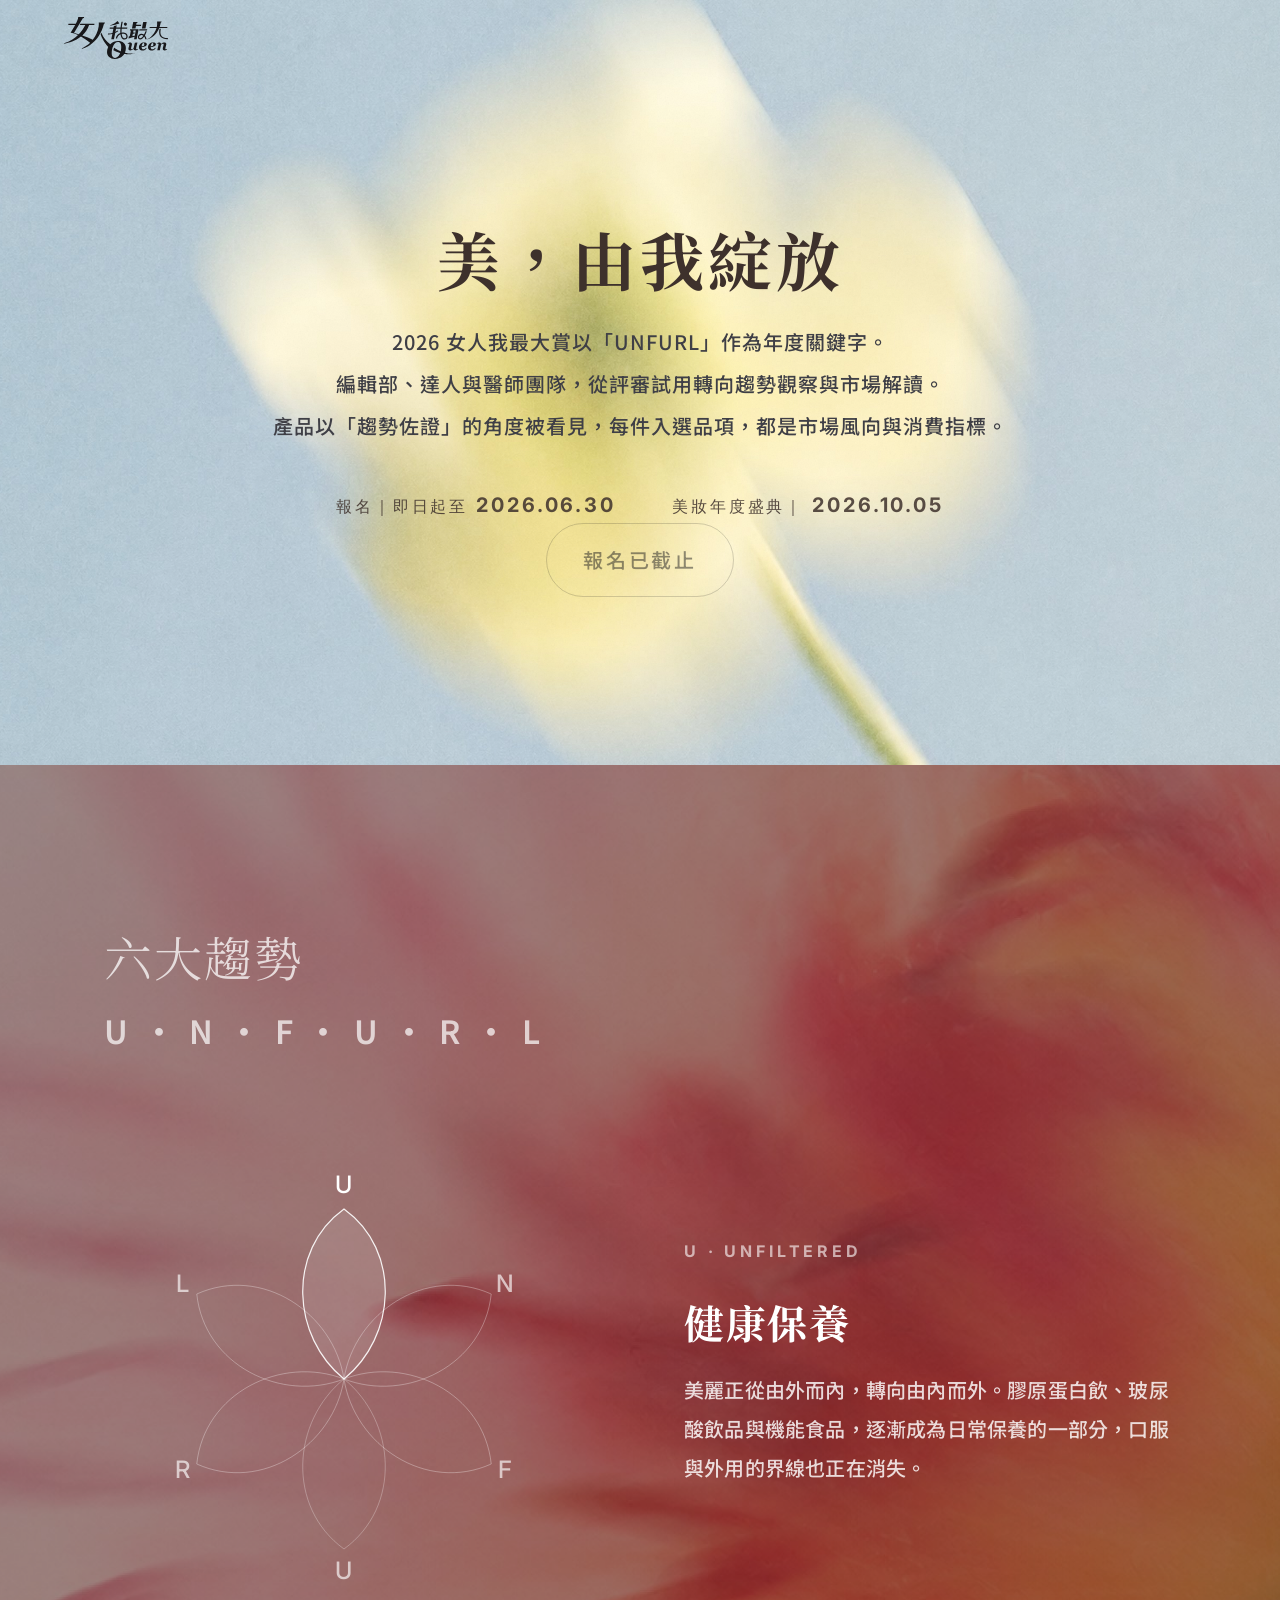
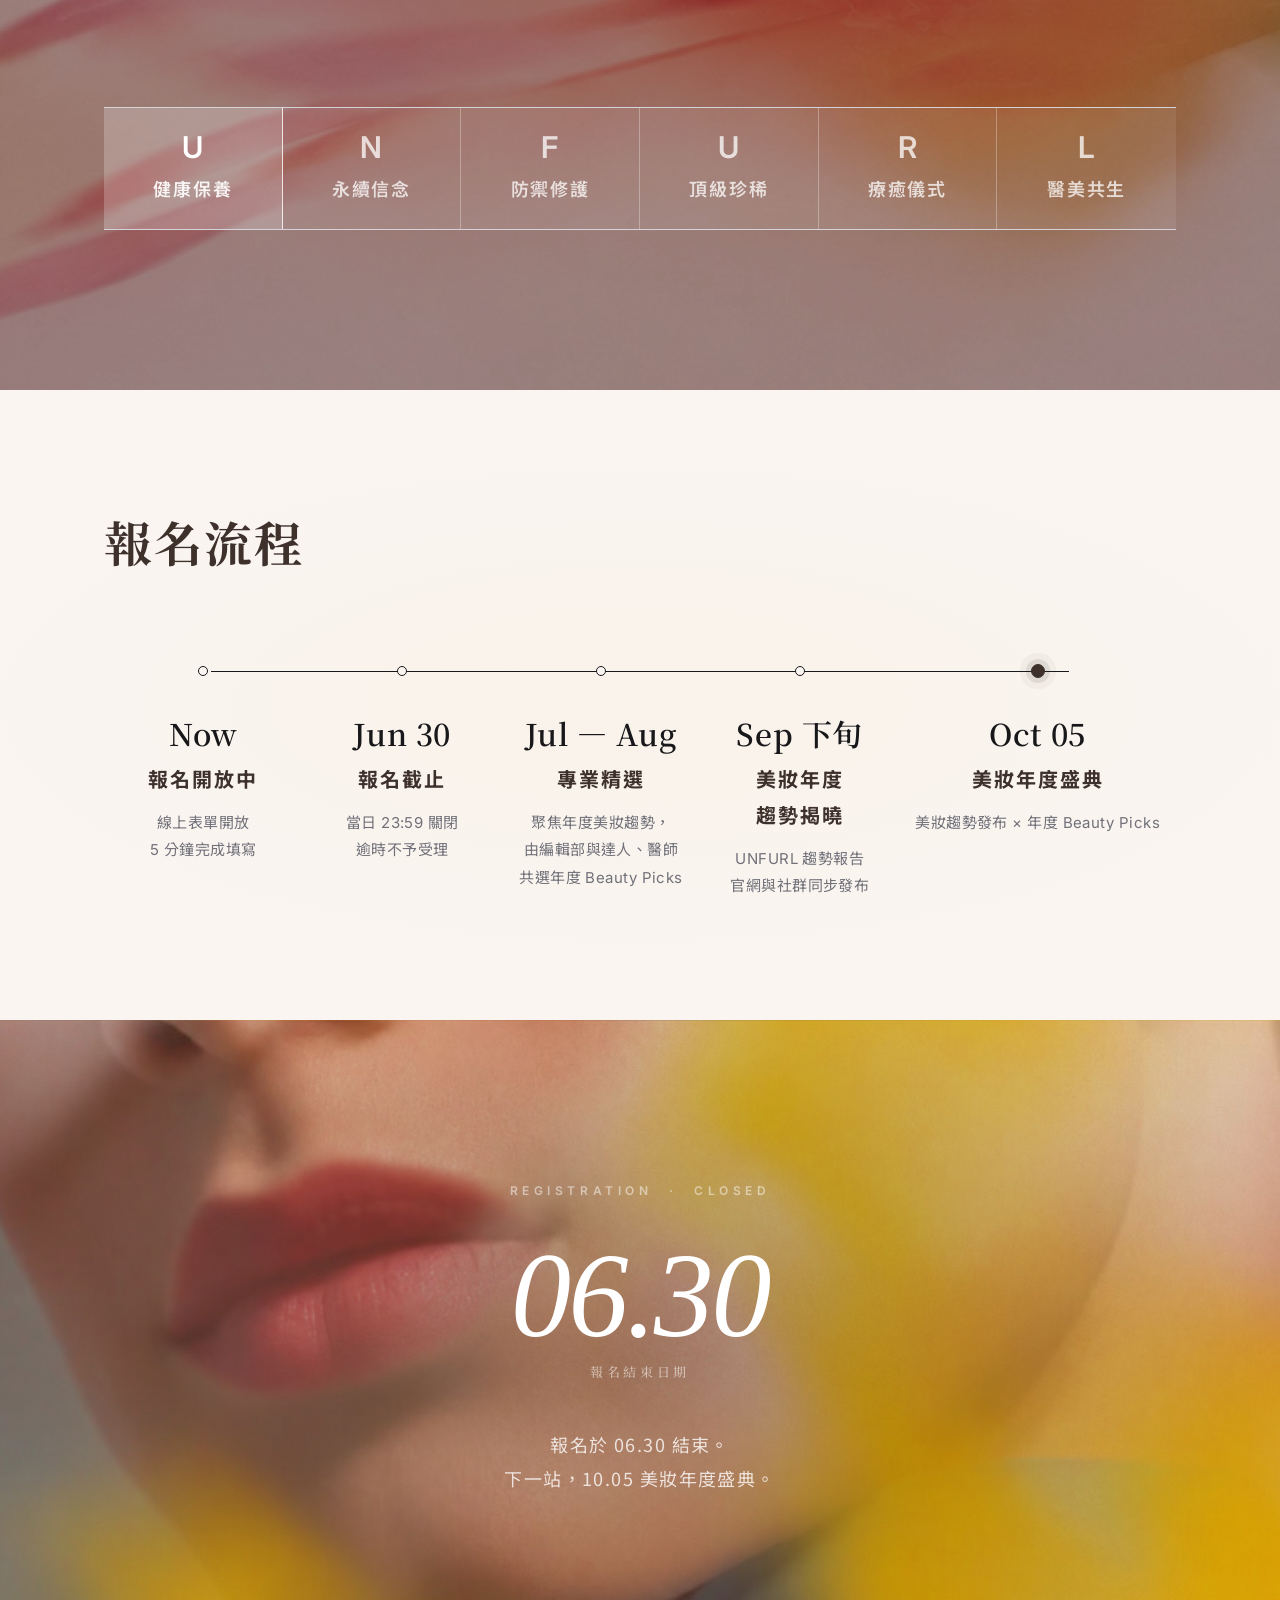
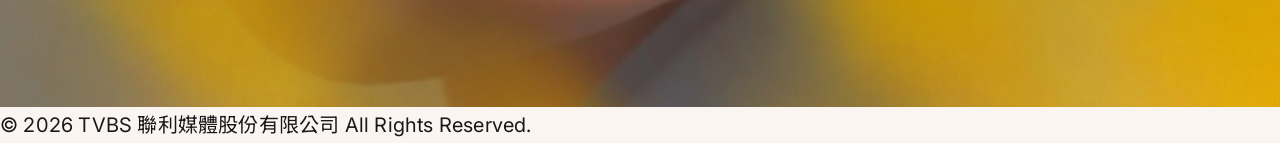
==== commit dcf7d1b4: "Add files via upload 5/28｜報名站 landing 頁 spacing 優化 + 源碼清理  【視覺調整】 - hero 主標「美，由我綻放」與下方說明文字的間距加大，手" ====
--- a/index.html
+++ b/index.html
@@ -6,7 +6,7 @@
     <title>女人我最大賞線上報名</title>
     <meta
       name="description"
-      content="2026 女人我最大賞以「UNFURL」作為年度關鍵字，女人我最大編輯部、達人與醫師團隊，從評審試用昇華為年度趨勢觀察，讓所有入選商品重新詮釋美的趨勢與市場動向。報名時間為即日起至2026年6月30日23:59截止。"
+      content="2026女人我最大全新企劃UNFURL六大年度關鍵字，邀請品牌共襄盛舉，共同詮釋當代美的趨勢。報名時間即日起至2026年6月30日23:59截止。"
     />
     <link
       rel="image_src"
@@ -20,7 +20,7 @@
     <meta property="og:title" content="女人我最大賞線上報名" />
     <meta
       property="og:description"
-      content="2026 女人我最大賞以「UNFURL」作為年度關鍵字，女人我最大編輯部、達人與醫師團隊，從評審試用昇華為年度趨勢觀察，讓所有入選商品重新詮釋美的趨勢與市場動向。報名時間為即日起至2026年6月30日23:59截止。"
+      content="2026女人我最大全新企劃UNFURL六大年度關鍵字，邀請品牌共襄盛舉，共同詮釋當代美的趨勢。報名時間即日起至2026年6月30日23:59截止。"
     />
     <meta
       property="og:image"
@@ -159,7 +159,6 @@
           href="/beautyawards/registration/form"
           class="btn btn-primary btn-lg hero-cta-wrap"
           id="heroCta"
-          style="margin-top: 40px"
           ><span class="cta-label">前往報名</span><span class="arrow">→</span></a
         >
       </div>
@@ -170,16 +169,7 @@
       <div class="container">
         <div class="sec-num">— 02 ／ Six Petals</div>
         <h2 class="sec-title zh-primary"><em>六大趨勢</em></h2>
-        <div
-          class="sec-title-tc"
-          style="
-            font-family: &quot;Inter&quot;, sans-serif;
-            font-size: 22px;
-            letter-spacing: 0.18em;
-            font-weight: 400;
-            color: rgba(255, 255, 255, 0.6);
-          "
-        >
+        <div class="sec-title-tc">
           U · N · F · U · R · L
         </div>
 
@@ -383,17 +373,7 @@
     </section>
 
     <!-- FOOTER -->
-    <footer
-      style="
-        text-align: center;
-        padding: 24px 16px;
-        font-family: &quot;Inter&quot;, sans-serif;
-        font-size: 12px;
-        color: rgba(255, 255, 255, 0.5);
-        letter-spacing: 0.04em;
-        background: #3E312C;
-      "
-    >
+    <footer class="site-footer">
       © 2026 TVBS 聯利媒體股份有限公司 All Rights Reserved.
     </footer>
 
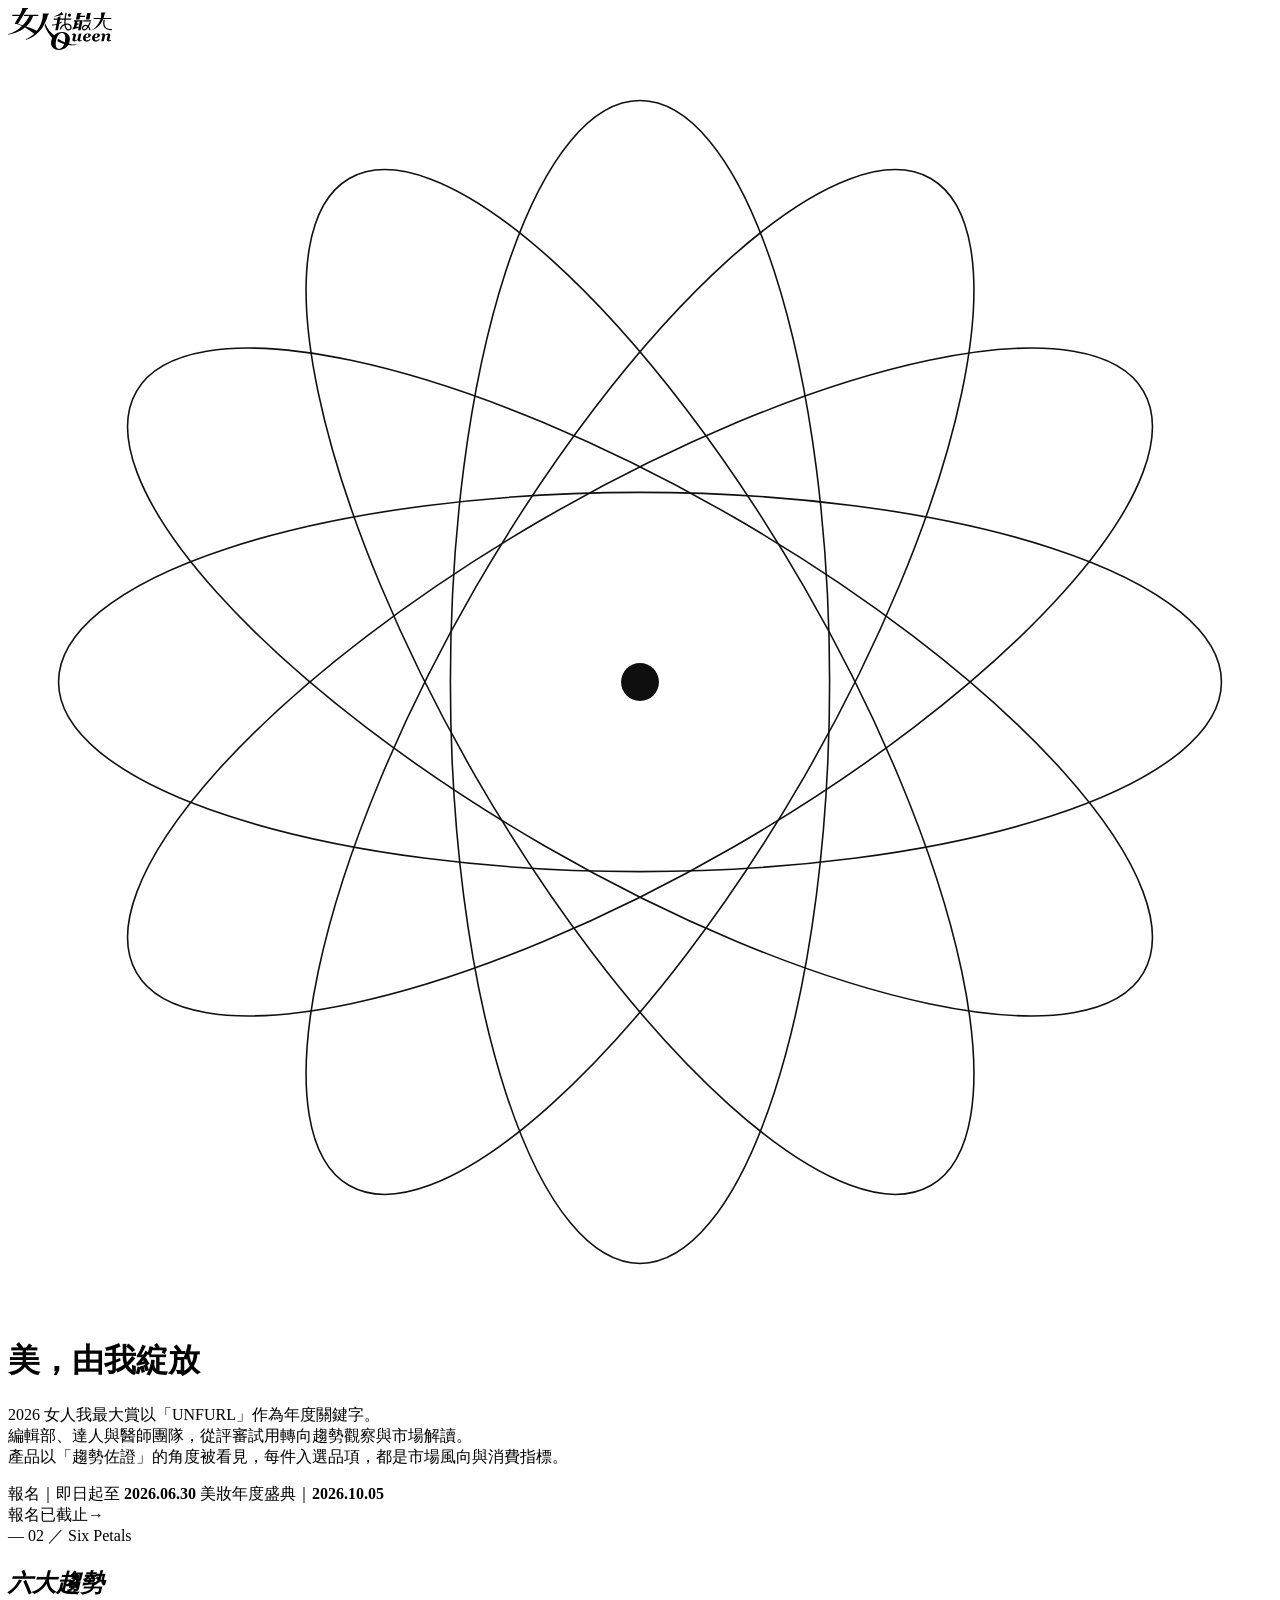
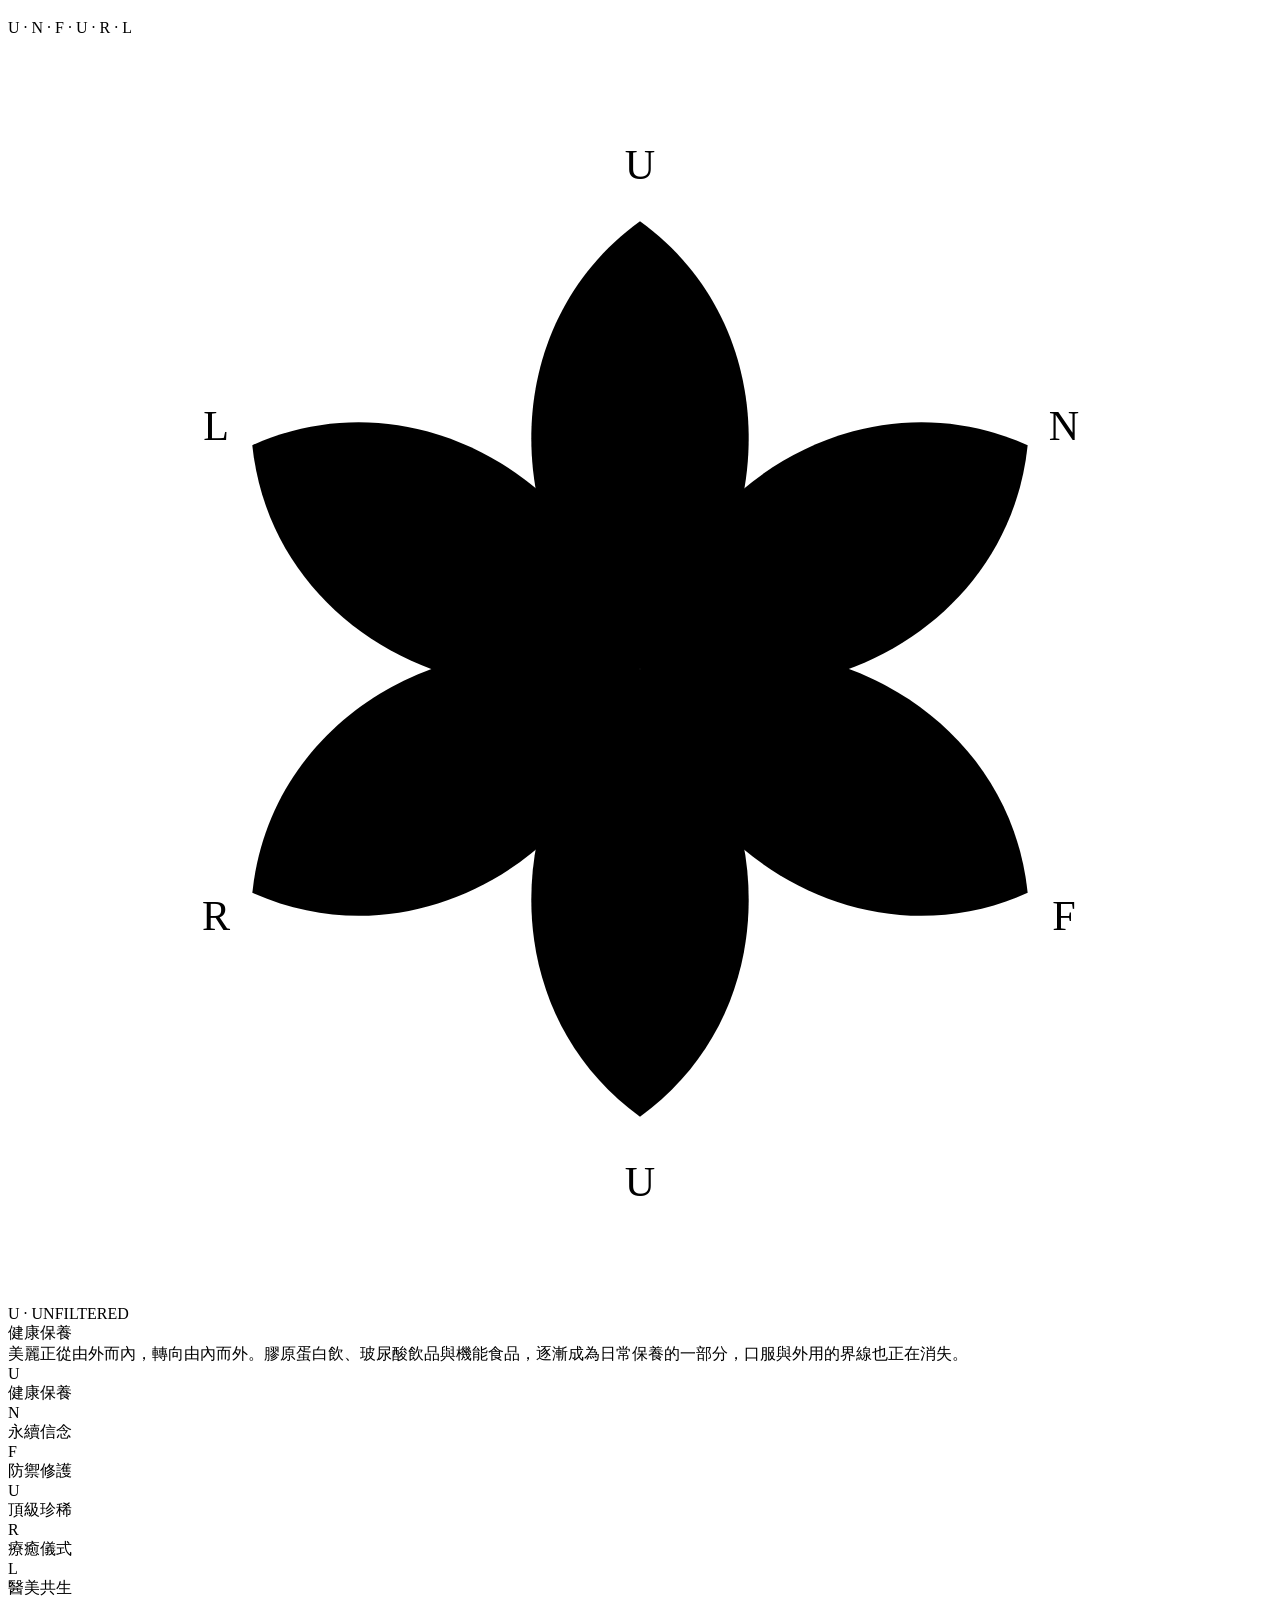
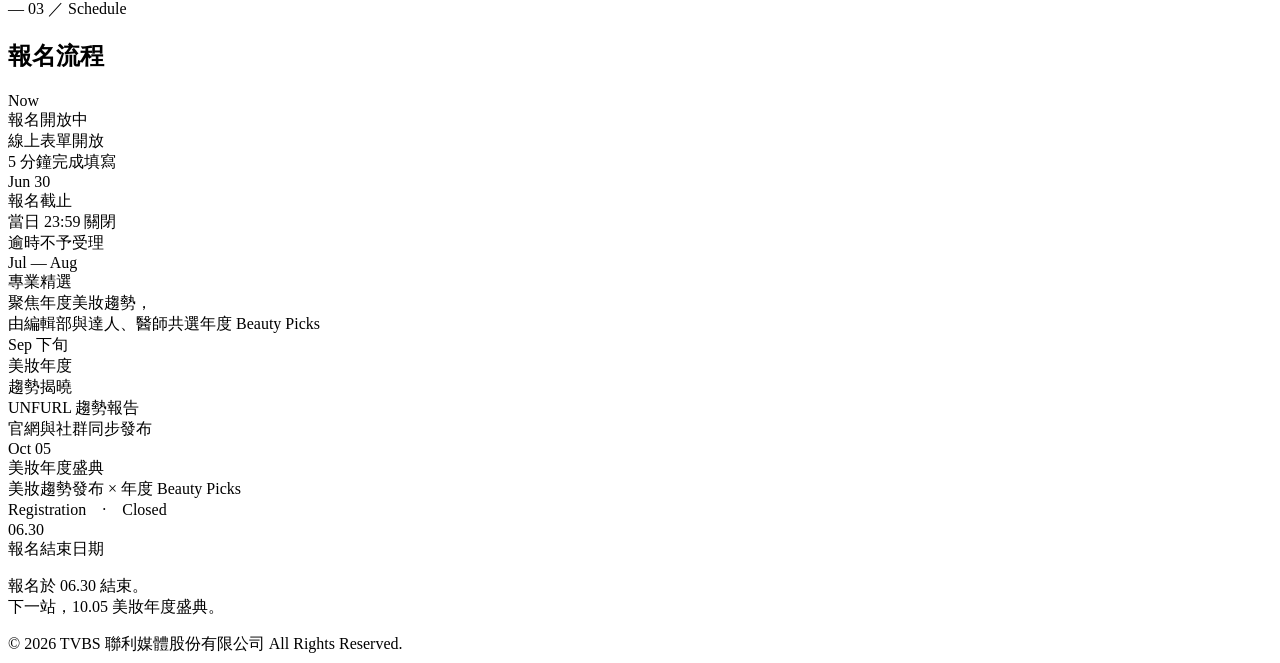
==== commit f026908f: "Add files via upload jush 改路徑" ====
--- a/index.html
+++ b/index.html
@@ -10,7 +10,7 @@
     />
     <link
       rel="image_src"
-      href="https://woman.tvbs-testing.com.tw/beautyawards/images/OG.png"
+      href="https://woman.tvbs-testing.com.tw/beautyawards/registration/images/OG.png"
     />
     <link
       rel="canonical"
@@ -24,7 +24,7 @@
     />
     <meta
       property="og:image"
-      content="https://woman.tvbs-testing.com.tw/beautyawards/images/OG.png"
+      content="https://woman.tvbs-testing.com.tw/beautyawards/registration/images/OG.png"
     />
     <meta
       property="og:url"
@@ -37,7 +37,7 @@
       href="https://fonts.googleapis.com/css2?family=Cormorant+Garamond:ital,wght@1,500;1,600;1,700&family=Inter:wght@300;400;500;600;700&family=Noto+Sans+TC:wght@300;400;500;600;700&family=Noto+Serif+TC:wght@400;500;600;700&display=swap"
       rel="stylesheet"
     />
-    <link rel="stylesheet" href="css/index.css" />
+    <link rel="stylesheet" href="/beautyawards/registration/css/index.css" />
   </head>
   <body>
     <!-- NAV -->
